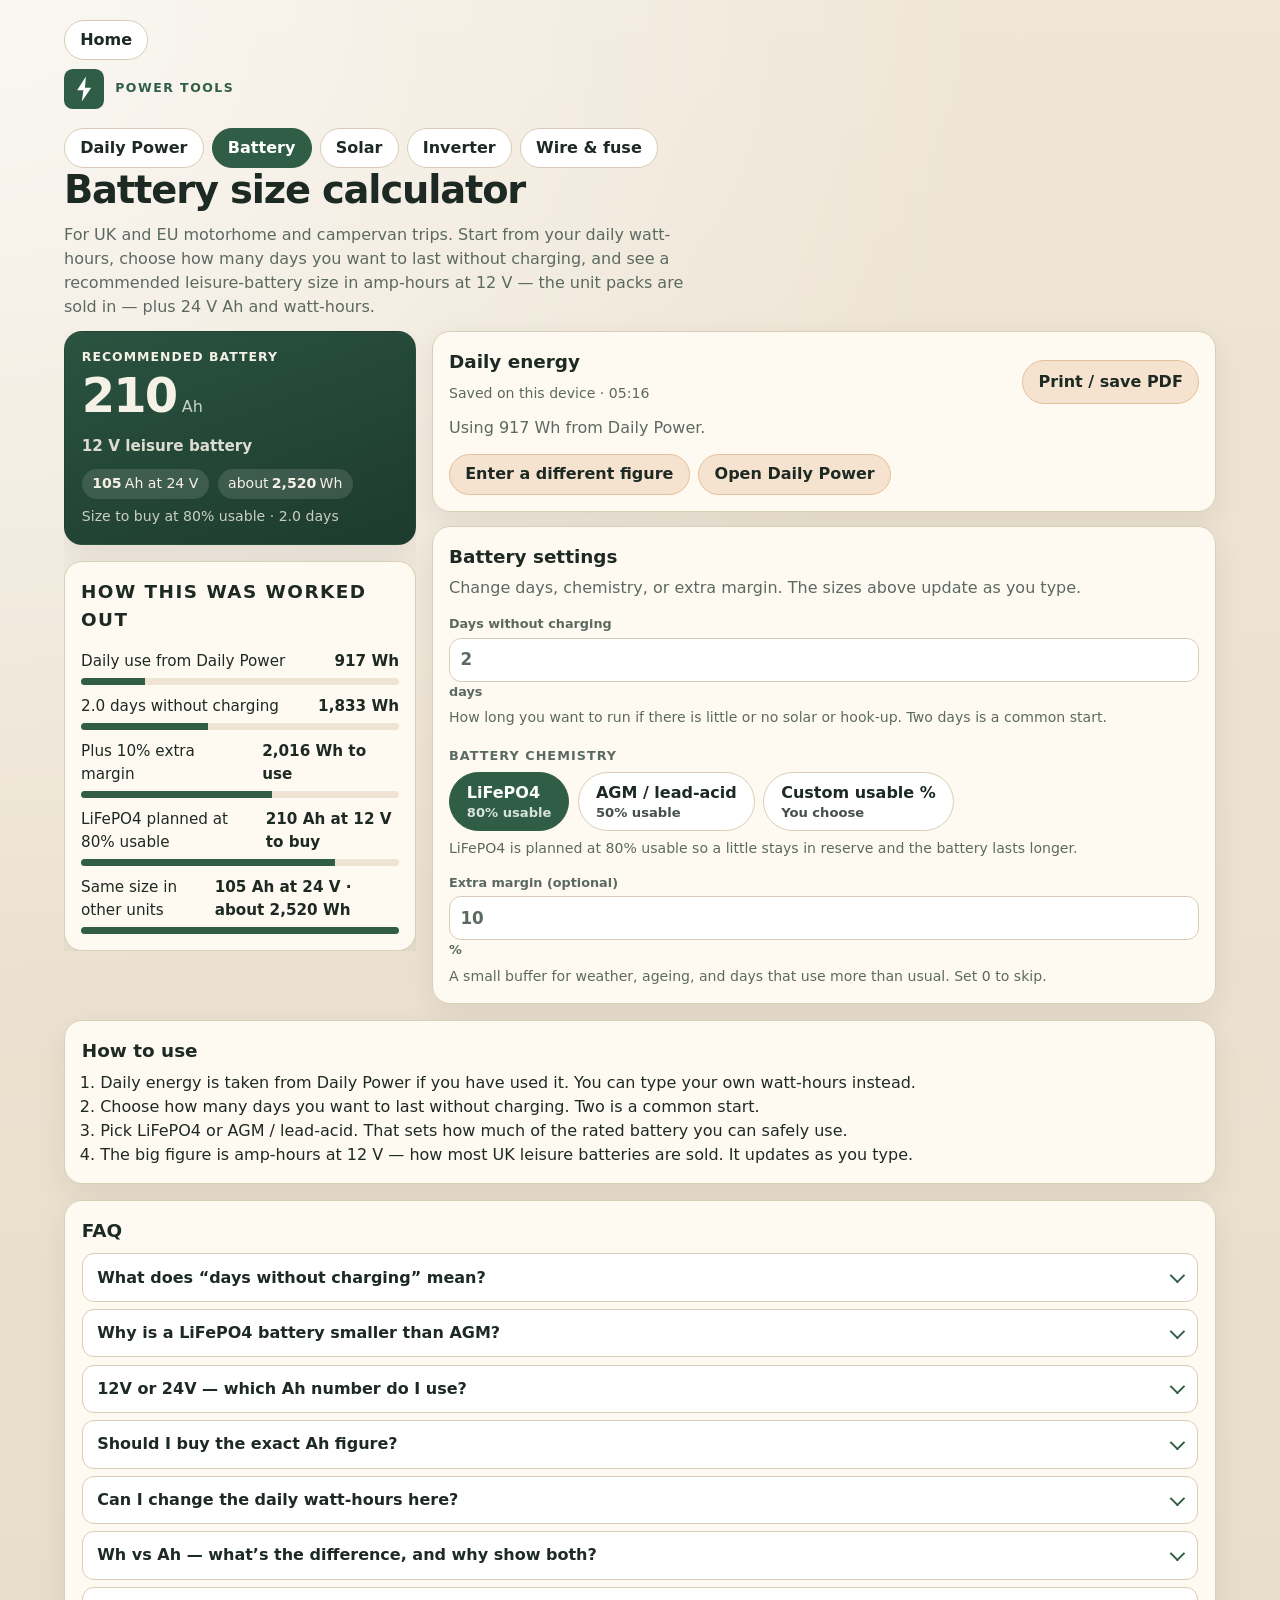
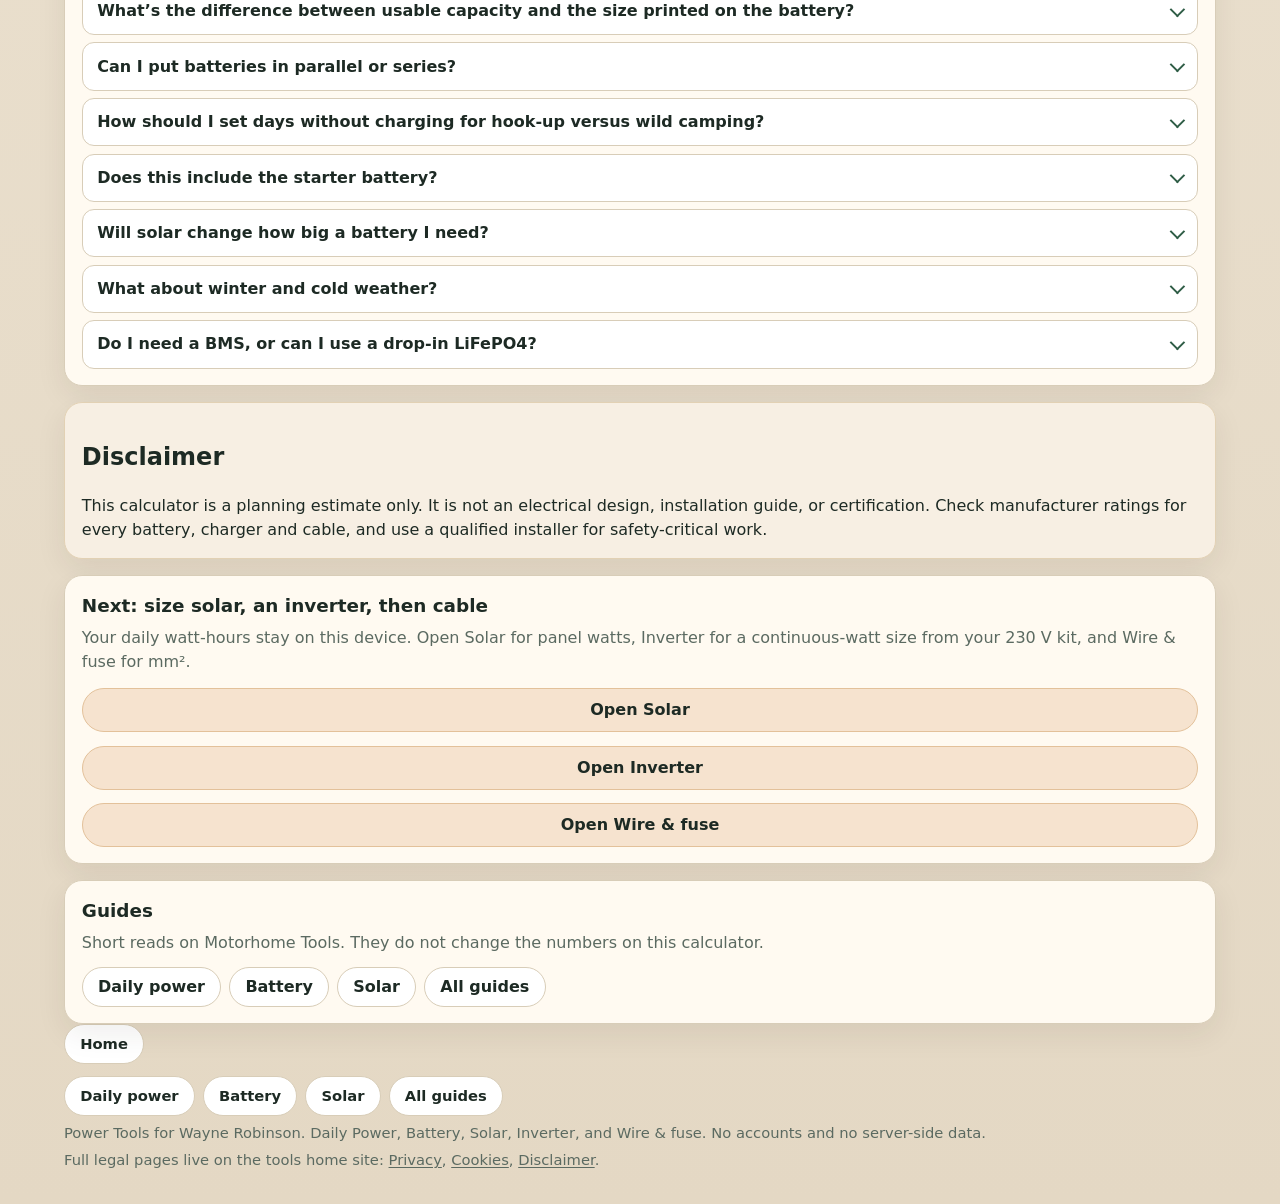
==== battery.html @ b66bfe5d "Add Power hub Guides links, home JSON-LD, and Tools legal footer. Cross-link Daily Power, Battery, a" ====
<!DOCTYPE html>
<html lang="en-GB">
  <head>
    <meta charset="utf-8">
    <meta name="viewport" content="width=device-width, initial-scale=1">
    <title>Campervan Battery Size | Ah at 12V / 24V | UK &amp; EU</title>
    <meta name="description" content="Work out campervan leisure battery size in Ah at 12V (how packs are sold), plus 24V Ah and Wh. Estimate from daily watt-hours and days without charging.">
    <meta name="robots" content="index,follow">
    <meta name="author" content="Wayne Robinson">
    <link rel="canonical" href="https://motorhomepower.co.uk/battery.html">
    <meta property="og:title" content="Campervan Battery Size | Ah at 12V / 24V">
    <meta property="og:description" content="Turn daily watt-hours into a recommended 12V Ah leisure-battery size, plus 24V Ah and Wh, for UK and EU motorhomes and campervans.">
    <meta property="og:type" content="website">
    <meta property="og:url" content="https://motorhomepower.co.uk/battery.html">
    <meta property="og:image" content="https://motorhomepower.co.uk/assets/icon-512.png">
    <meta name="theme-color" content="#2f5d46">
    <link rel="icon" href="assets/favicon.svg?v=20260911a" type="image/svg+xml">
    <link rel="icon" href="assets/favicon-32.png?v=20260911a" type="image/png" sizes="32x32">
    <link rel="apple-touch-icon" href="assets/apple-touch-icon.png?v=20260911a" sizes="180x180">
    <link rel="icon" href="assets/icon-512.png?v=20260911a" type="image/png" sizes="512x512">
    <!-- ASSET_VERSION=20260915c — bump this query on CSS/JS below to force-refresh cached assets. -->
    <link rel="stylesheet" href="assets/styles.css?v=20260915c">
    <script type="application/ld+json">
    {
      "@context": "https://schema.org",
      "@type": "FAQPage",
      "mainEntity": [
        {
          "@type": "Question",
          "name": "What does “days without charging” mean?",
          "acceptedAnswer": {
            "@type": "Answer",
            "text": "It is how long you want the batteries to last if the solar is poor or you are not on hook-up. Two days covers a dull weekend for many people. Add more if you camp for longer without charging."
          }
        },
        {
          "@type": "Question",
          "name": "Why is a LiFePO4 battery smaller than AGM?",
          "acceptedAnswer": {
            "@type": "Answer",
            "text": "You can use more of a lithium battery’s rated size. This calculator plans LiFePO4 at 80% usable and AGM / lead-acid at 50%, so the AGM battery needs to be larger for the same daily use."
          }
        },
        {
          "@type": "Question",
          "name": "12V or 24V — which Ah number do I use?",
          "acceptedAnswer": {
            "@type": "Answer",
            "text": "Shop with the big 12 V Ah figure if your leisure battery is 12 V — that is how most UK packs are sold, such as 12 V 460 Ah. Use the 24 V Ah chip only if the leisure system is 24 V. The same energy is half the Ah at 24 V. Do not mix them."
          }
        },
        {
          "@type": "Question",
          "name": "Should I buy the exact Ah figure?",
          "acceptedAnswer": {
            "@type": "Answer",
            "text": "Treat it as a planning size, then round up to a 12 V leisure battery you can actually buy. Weather, fridge run-time, cable losses and battery age all change the real figure. Leave a margin and get a qualified installer for safety-critical work."
          }
        },
        {
          "@type": "Question",
          "name": "Can I change the daily watt-hours here?",
          "acceptedAnswer": {
            "@type": "Answer",
            "text": "Yes. Use “Enter a different figure” if you do not want the Daily Power total. Your Daily Power list stays as you left it. Switch back any time to use that saved total again."
          }
        },
        {
          "@type": "Question",
          "name": "Wh vs Ah — what’s the difference, and why show both?",
          "acceptedAnswer": {
            "@type": "Answer",
            "text": "Watt-hours (Wh) measure energy. Amp-hours (Ah) are that energy divided by voltage: Ah = Wh ÷ volts. UK and EU leisure batteries are usually sold in Ah at 12 V, so that is the big number. We still show 24 V Ah and the Wh total so you can compare systems."
          }
        },
        {
          "@type": "Question",
          "name": "What’s the difference between usable capacity and the size printed on the battery?",
          "acceptedAnswer": {
            "@type": "Answer",
            "text": "The printed size is the full rated capacity. You should not plan to use all of it. This calculator treats LiFePO4 as 80% usable and AGM / lead-acid as 50% usable, so the size to buy is larger than the energy you will actually use. That keeps a reserve and helps the battery last longer."
          }
        },
        {
          "@type": "Question",
          "name": "Can I put batteries in parallel or series?",
          "acceptedAnswer": {
            "@type": "Answer",
            "text": "In simple terms, parallel keeps the same voltage and adds Ah; series raises the voltage (for example two 12 V batteries to 24 V) and does not add Ah. Matching batteries, cables and protection matter. This page only estimates a total size — get a qualified installer to design a parallel or series setup."
          }
        },
        {
          "@type": "Question",
          "name": "How should I set days without charging for hook-up versus wild camping?",
          "acceptedAnswer": {
            "@type": "Answer",
            "text": "If you are on hook-up most nights, one day or less can be enough as a buffer. For wild camping or poor solar, two days is a common start; add more if you stay off-grid longer. Raise the days figure and the 12 V Ah size grows with it."
          }
        },
        {
          "@type": "Question",
          "name": "Does this include the starter battery?",
          "acceptedAnswer": {
            "@type": "Answer",
            "text": "No. This is for the leisure battery that runs the fridge, lights and other living loads. Do not count the vehicle starter battery as part of this size, and do not flatten it to power the habitation side."
          }
        },
        {
          "@type": "Question",
          "name": "Will solar change how big a battery I need?",
          "acceptedAnswer": {
            "@type": "Answer",
            "text": "Solar can top the battery up in the day, so you may get away with fewer days without charging in good weather. Size the leisure battery first for the dull days you still want to cover. Then open Solar to turn the same daily watt-hours into a recommended panel size."
          }
        },
        {
          "@type": "Question",
          "name": "What about winter and cold weather?",
          "acceptedAnswer": {
            "@type": "Answer",
            "text": "Cold weather can cut available capacity, and AGM / lead-acid usually suffer more than lithium. Fridges and heaters also run longer in winter. Treat this as a mild-weather planning estimate and leave extra margin, or ask an installer, if you camp in frost."
          }
        },
        {
          "@type": "Question",
          "name": "Do I need a BMS, or can I use a drop-in LiFePO4?",
          "acceptedAnswer": {
            "@type": "Answer",
            "text": "Most leisure LiFePO4 batteries sold as a complete 12 V pack include a BMS inside. “Drop-in” means it is built to replace a similar-size leisure battery, but chargers, cables and protection still have to suit lithium. This page only estimates size — check the maker’s instructions and use a qualified installer for safety-critical work."
          }
        }
      ]
    }
    </script>
  </head>
  <body>
    <a class="skip-link no-print" href="#calculator">Skip to calculator</a>
    <header class="site-header">
      <nav class="tool-nav hub-home no-print" aria-label="Motorhome Tools">
        <a href="https://motorhometools.co.uk/">Home</a>
      </nav>
      <a class="site-brand no-print" href="/">
        <img src="assets/logo.svg?v=20260911b" width="40" height="40" alt="Power — motorhome tools">
        <span class="eyebrow">Power Tools</span>
      </a>
      <nav class="tool-nav no-print" aria-label="Power Tools">
        <a href="/">Daily Power</a>
        <a href="battery.html" aria-current="page">Battery</a>
        <a href="solar.html">Solar</a>
        <a href="inverter.html">Inverter</a>
        <a href="wire.html">Wire &amp; fuse</a>
      </nav>
      <h1>Battery size calculator</h1>
      <p class="lede no-print">
        For UK and EU motorhome and campervan trips. Start from your daily watt-hours,
        choose how many days you want to last without charging, and see a recommended
        leisure-battery size in amp-hours at 12&nbsp;V — the unit packs are sold in —
        plus 24&nbsp;V Ah and watt-hours.
      </p>
      <p class="print-only print-meta">Planning estimate · leisure battery Ah at 12&nbsp;V, plus 24&nbsp;V Ah and Wh</p>
    </header>

    <main id="calculator" class="site-main">
      <div class="layout">
        <div class="summary-stack">
          <div class="totals-wrap">
            <section class="totals battery-totals" aria-live="polite">
              <article class="total-card primary battery-result">
                <p class="label">Recommended battery</p>
                <p class="value"><strong id="bank-ah12">0</strong><span>Ah</span></p>
                <p class="battery-voltage">12&nbsp;V leisure battery</p>
                <p class="battery-support">
                  <span><strong id="bank-ah24">0</strong> Ah at 24&nbsp;V</span>
                  <span>about <strong id="bank-wh">0</strong> Wh</span>
                </p>
                <p class="hint" id="bank-note"></p>
              </article>
            </section>
          </div>

          <section class="breakdown panel" aria-labelledby="breakdown-title">
            <h2 id="breakdown-title">How this was worked out</h2>
            <ol id="breakdown-list"></ol>
          </section>
        </div>

        <div class="controls">
          <section class="panel no-print" aria-labelledby="daily-title">
            <div class="panel-head">
              <div>
                <h2 id="daily-title">Daily energy</h2>
                <p class="save-state" id="save-state">Saved on this device</p>
              </div>
              <button type="button" class="print-btn" id="print-sheet">Print / save PDF</button>
            </div>
            <p class="lede tight" id="daily-source"></p>
            <label class="field" for="manual-wh" id="manual-wh-wrap" hidden>
              <span>Watt-hours per day</span>
              <span class="field-control">
                <input id="manual-wh" type="number" inputmode="decimal" min="0" max="100000" step="1" value="0">
                <em>Wh</em>
              </span>
            </label>
            <div class="action-row" id="daily-actions"></div>
          </section>

          <section class="panel loads-panel no-print" aria-labelledby="sizing-title">
            <h2 id="sizing-title">Battery settings</h2>
            <p class="lede tight">Change days, chemistry, or extra margin. The sizes above update as you type.</p>

            <label class="field" for="days-autonomy">
              <span>Days without charging</span>
              <span class="field-control">
                <input id="days-autonomy" type="number" inputmode="decimal" min="0.5" max="14" step="0.5" value="2">
                <em>days</em>
              </span>
            </label>
            <p class="field-hint">How long you want to run if there is little or no solar or hook-up. Two days is a common start.</p>

            <h3 class="field-heading" id="chemistry-title">Battery chemistry</h3>
            <div id="chemistry" class="preset-row" role="group" aria-labelledby="chemistry-title"></div>
            <p class="field-hint" id="chemistry-hint"></p>

            <label class="field" for="custom-usable" id="custom-usable-wrap" hidden>
              <span>Usable percentage</span>
              <span class="field-control">
                <input id="custom-usable" type="number" inputmode="decimal" min="10" max="100" step="1" value="80">
                <em>%</em>
              </span>
            </label>

            <label class="field" for="contingency">
              <span>Extra margin (optional)</span>
              <span class="field-control">
                <input id="contingency" type="number" inputmode="decimal" min="0" max="50" step="1" value="10">
                <em>%</em>
              </span>
            </label>
            <p class="field-hint">A small buffer for weather, ageing, and days that use more than usual. Set 0 to skip.</p>
          </section>
        </div>
      </div>

      <section class="help-grid no-print" aria-labelledby="help-title">
        <article class="help-card">
          <h2 id="help-title">How to use</h2>
          <ol>
            <li>Daily energy is taken from Daily Power if you have used it. You can type your own watt-hours instead.</li>
            <li>Choose how many days you want to last without charging. Two is a common start.</li>
            <li>Pick LiFePO4 or AGM / lead-acid. That sets how much of the rated battery you can safely use.</li>
            <li>The big figure is amp-hours at 12&nbsp;V — how most UK leisure batteries are sold. It updates as you type.</li>
          </ol>
        </article>
      </section>

      <section class="help-card faq-card no-print" aria-labelledby="faq-title">
        <h2 id="faq-title">FAQ</h2>
        <details>
          <summary>What does “days without charging” mean?</summary>
          <p>
            It is how long you want the batteries to last if the solar is poor or you are not on hook-up.
              Two days covers a dull weekend for many people. Add more if you camp for longer without charging.
          </p>
        </details>
        <details>
          <summary>Why is a LiFePO4 battery smaller than AGM?</summary>
          <p>
            You can use more of a lithium battery’s rated size. This calculator plans LiFePO4 at 80% usable
              and AGM / lead-acid at 50%, so the AGM battery needs to be larger for the same daily use.
          </p>
        </details>
        <details>
          <summary>12V or 24V — which Ah number do I use?</summary>
          <p>
            Shop with the big 12&nbsp;V Ah figure if your leisure battery is 12&nbsp;V — that is how most UK
              packs are sold, such as 12&nbsp;V 460&nbsp;Ah. Use the 24&nbsp;V Ah chip only if the leisure system
              is 24&nbsp;V. The same energy is half the Ah at 24&nbsp;V (Wh ÷ 24 versus Wh ÷ 12). Do not mix them.
          </p>
        </details>
        <details>
          <summary>Should I buy the exact Ah figure?</summary>
          <p>
            Treat it as a planning size, then round up to a 12&nbsp;V leisure battery you can actually buy.
              Weather, fridge run-time, cable losses and battery age all change the real figure. Leave a margin
              and get a qualified installer for safety-critical work.
          </p>
        </details>
        <details>
          <summary>Can I change the daily watt-hours here?</summary>
          <p>
            Yes. Use “Enter a different figure” if you do not want the Daily Power total. Your Daily Power
              list stays as you left it. Switch back any time to use that saved total again.
          </p>
        </details>
        <details>
          <summary>Wh vs Ah — what’s the difference, and why show both?</summary>
          <p>
            Watt-hours (Wh) measure energy. Amp-hours (Ah) are that energy divided by voltage: Ah = Wh ÷ volts.
              UK and EU leisure batteries are usually sold in Ah at 12&nbsp;V, so that is the big number.
              We still show 24&nbsp;V Ah and the Wh total so you can compare systems.
          </p>
        </details>
        <details>
          <summary>What’s the difference between usable capacity and the size printed on the battery?</summary>
          <p>
            The printed size is the full rated capacity. You should not plan to use all of it. This calculator
              treats LiFePO4 as 80% usable and AGM / lead-acid as 50% usable, so the size to buy is larger than
              the energy you will actually use. That keeps a reserve and helps the battery last longer.
          </p>
        </details>
        <details>
          <summary>Can I put batteries in parallel or series?</summary>
          <p>
            In simple terms, parallel keeps the same voltage and adds Ah; series raises the voltage
              (for example two 12&nbsp;V batteries to 24&nbsp;V) and does not add Ah. Matching batteries, cables
              and protection matter. This page only estimates a total size — get a qualified installer to design
              a parallel or series setup.
          </p>
        </details>
        <details>
          <summary>How should I set days without charging for hook-up versus wild camping?</summary>
          <p>
            If you are on hook-up most nights, one day or less can be enough as a buffer. For wild camping or
              poor solar, two days is a common start; add more if you stay off-grid longer. Raise the days figure
              and the 12&nbsp;V Ah size grows with it.
          </p>
        </details>
        <details>
          <summary>Does this include the starter battery?</summary>
          <p>
            No. This is for the leisure battery that runs the fridge, lights and other living loads. Do not
              count the vehicle starter battery as part of this size, and do not flatten it to power the
              habitation side.
          </p>
        </details>
        <details>
          <summary>Will solar change how big a battery I need?</summary>
          <p>
            Solar can top the battery up in the day, so you may get away with fewer days without charging in
              good weather. Size the leisure battery first for the dull days you still want to cover. Then open
              Solar to turn the same daily watt-hours into a recommended panel size.
          </p>
        </details>
        <details>
          <summary>What about winter and cold weather?</summary>
          <p>
            Cold weather can cut available capacity, and AGM / lead-acid usually suffer more than lithium.
              Fridges and heaters also run longer in winter. Treat this as a mild-weather planning estimate and
              leave extra margin, or ask an installer, if you camp in frost.
          </p>
        </details>
        <details>
          <summary>Do I need a BMS, or can I use a drop-in LiFePO4?</summary>
          <p>
            Most leisure LiFePO4 batteries sold as a complete 12&nbsp;V pack include a BMS inside. “Drop-in”
              means it is built to replace a similar-size leisure battery, but chargers, cables and protection
              still have to suit lithium. This page only estimates size — check the maker’s instructions and use
              a qualified installer for safety-critical work.
          </p>
        </details>
      </section>

      <aside class="disclaimer" aria-label="Disclaimer">
        <h2>Disclaimer</h2>
        <p>
          This calculator is a planning estimate only. It is not an electrical design, installation guide,
          or certification. Check manufacturer ratings for every battery, charger and cable, and use a
          qualified installer for safety-critical work.
        </p>
      </aside>

      <section class="help-card next-tool no-print" aria-labelledby="next-tool-title">
        <h2 id="next-tool-title">Next: size solar, an inverter, then cable</h2>
        <p>
          Your daily watt-hours stay on this device. Open Solar for panel watts, Inverter
          for a continuous-watt size from your 230&nbsp;V kit, and Wire &amp; fuse for mm².
        </p>
        <a class="add-btn next-tool-link" href="solar.html">Open Solar</a>
        <a class="add-btn next-tool-link" href="inverter.html">Open Inverter</a>
        <a class="add-btn next-tool-link" href="wire.html">Open Wire &amp; fuse</a>
      </section>

      <section class="help-card guides-strip no-print" id="guides" aria-labelledby="guides-title">
        <h2 id="guides-title">Guides</h2>
        <p>Short reads on Motorhome Tools. They do not change the numbers on this calculator.</p>
        <nav class="tool-nav" aria-label="Guides">
          <a href="https://motorhometools.co.uk/guides/daily-power-budget.html">Daily power</a>
          <a href="https://motorhometools.co.uk/guides/battery-size-plain-english.html">Battery</a>
          <a href="https://motorhometools.co.uk/guides/solar-reality-check.html">Solar</a>
          <a href="https://motorhometools.co.uk/guides/">All guides</a>
        </nav>
      </section>
    </main>

    <footer class="site-footer no-print">
      <nav class="tool-nav hub-home" aria-label="Motorhome Tools">
        <a href="https://motorhometools.co.uk/">Home</a>
      </nav>
      <nav class="tool-nav" aria-label="Guides">
        <a href="https://motorhometools.co.uk/guides/daily-power-budget.html">Daily power</a>
        <a href="https://motorhometools.co.uk/guides/battery-size-plain-english.html">Battery</a>
        <a href="https://motorhometools.co.uk/guides/solar-reality-check.html">Solar</a>
        <a href="https://motorhometools.co.uk/guides/">All guides</a>
      </nav>
      <p>Power Tools for Wayne Robinson. Daily Power, Battery, Solar, Inverter, and Wire &amp; fuse. No accounts and no server-side data.</p>
      <p class="footer-legal">Full legal pages live on the tools home site: <a href="https://motorhometools.co.uk/privacy.html">Privacy</a>, <a href="https://motorhometools.co.uk/cookies.html">Cookies</a>, <a href="https://motorhometools.co.uk/disclaimer.html">Disclaimer</a>.</p>
    </footer>

    <div
      class="rotate-gate no-print"
      id="rotate-gate"
      role="alertdialog"
      aria-modal="true"
      aria-hidden="true"
      aria-labelledby="rotate-gate-title"
      aria-describedby="rotate-gate-text"
    >
      <div class="rotate-gate-card">
        <svg class="rotate-gate-icon" viewBox="0 0 64 64" aria-hidden="true" focusable="false">
          <rect x="18" y="8" width="28" height="48" rx="5" fill="none" stroke="currentColor" stroke-width="3"></rect>
          <circle cx="32" cy="48" r="2.2" fill="currentColor"></circle>
          <path d="M50 28a18 18 0 0 1-28 15" fill="none" stroke="currentColor" stroke-width="3" stroke-linecap="round"></path>
          <path d="M46 22v8h8" fill="none" stroke="currentColor" stroke-width="3" stroke-linecap="round" stroke-linejoin="round"></path>
        </svg>
        <h2 id="rotate-gate-title" tabindex="-1">Turn your phone upright</h2>
        <p id="rotate-gate-text">This calculator is made for portrait. Rotate your phone back to keep using it.</p>
      </div>
    </div>

    <script src="assets/calc.js?v=20260909a"></script>
    <script src="assets/defaults.js?v=20260909a"></script>
    <script src="assets/storage.js?v=20260909a"></script>
    <script src="assets/ui.js?v=20260909a"></script>
    <script src="assets/battery.js?v=20260915a"></script>
  </body>
</html>
---- assets/styles.css ----
:root {
  --bg: #efe6d6;
  --bg-deep: #e4d8c4;
  --ink: #1d2a24;
  --muted: #5b6a61;
  --card: #fffaf1;
  --card-edge: #d8cdb8;
  --accent: #2f5d46;
  --accent-soft: #dce8df;
  --warm: #c56a27;
  --warm-soft: #f6e3cf;
  --danger: #8a3b2d;
  --shadow: 0 10px 30px rgba(48, 38, 22, 0.08);
  --radius: 18px;
  --max: 72rem;
  color-scheme: light;
}

* {
  box-sizing: border-box;
}

html {
  scroll-behavior: smooth;
}

body {
  margin: 0;
  min-height: 100vh;
  font-family: "Segoe UI", "Helvetica Neue", system-ui, sans-serif;
  color: var(--ink);
  background:
    radial-gradient(circle at top left, rgba(255, 255, 255, 0.7), transparent 32%),
    linear-gradient(180deg, var(--bg) 0%, var(--bg-deep) 100%);
  line-height: 1.5;
}

.sr-only {
  position: absolute;
  width: 1px;
  height: 1px;
  padding: 0;
  margin: -1px;
  overflow: hidden;
  clip: rect(0, 0, 0, 0);
  border: 0;
}

.skip-link {
  position: absolute;
  left: 1rem;
  top: -3rem;
  z-index: 20;
  padding: 0.6rem 0.9rem;
  background: var(--ink);
  color: #fff;
  border-radius: 999px;
}

.skip-link:focus {
  top: 1rem;
}

.site-header,
.site-main,
.site-footer {
  width: min(var(--max), calc(100% - 1.5rem));
  margin-inline: auto;
}

.site-header {
  padding: 1.25rem 0 0.75rem;
}

.site-brand {
  display: inline-flex;
  align-items: center;
  gap: 0.7rem;
  margin: 0 0 0.1rem;
  color: inherit;
  text-decoration: none;
}

.site-brand img {
  display: block;
  width: 2.5rem;
  height: 2.5rem;
  flex: 0 0 auto;
}

.site-brand .eyebrow {
  margin: 0;
}

.eyebrow {
  margin: 0 0 0.35rem;
  color: var(--accent);
  font-size: 0.78rem;
  font-weight: 700;
  letter-spacing: 0.12em;
  text-transform: uppercase;
}

.site-header h1 {
  margin: 0;
  font-size: clamp(1.7rem, 5vw, 2.4rem);
  line-height: 1.15;
  letter-spacing: -0.03em;
}

.lede {
  max-width: 40rem;
  margin: 0.7rem 0 0;
  color: var(--muted);
}

.tool-nav {
  display: flex;
  flex-wrap: wrap;
  gap: 0.5rem;
  margin: 0.75rem 0 0;
}

.hub-home {
  margin: 0 0 0.55rem;
}

.site-footer .hub-home {
  margin: 0 0 0.75rem;
}

.hub-home a {
  background: var(--warm-soft);
  border-color: #e3c19a;
}

.tool-nav a,
.text-btn {
  appearance: none;
  display: inline-flex;
  align-items: center;
  justify-content: center;
  border: 1px solid var(--card-edge);
  background: #fff;
  color: var(--ink);
  border-radius: 999px;
  min-height: 2.5rem;
  padding: 0.4rem 0.95rem;
  font: inherit;
  font-weight: 650;
  text-decoration: none;
  cursor: pointer;
}

.tool-nav a[aria-current="page"],
.tool-nav a.is-current {
  background: var(--accent);
  color: #fff;
  border-color: var(--accent);
}

.text-btn {
  min-height: 2.6rem;
  background: var(--warm-soft);
  border-color: #e3c19a;
}

.action-row {
  display: flex;
  flex-wrap: wrap;
  gap: 0.55rem;
  margin-top: 0.85rem;
}

#source-note {
  margin-top: 0.85rem;
}

.field-heading {
  margin: 1.1rem 0 0.45rem;
  font-size: 0.8rem;
  font-weight: 700;
  letter-spacing: 0.08em;
  text-transform: uppercase;
  color: var(--muted);
}

.field-hint {
  margin: 0.4rem 0 0;
  color: var(--muted);
  font-size: 0.88rem;
}

.panel > .field {
  display: block;
  margin-top: 0.9rem;
}

.panel > .field[hidden] {
  display: none;
}

.next-tool {
  margin: 1rem 0 0;
}

.next-tool p {
  margin: 0.4rem 0 0;
  color: var(--muted);
}

.next-tool-link {
  display: inline-flex;
  align-items: center;
  justify-content: center;
  width: auto;
  min-width: 12rem;
  margin-top: 0.85rem;
  margin-right: 0.55rem;
  text-decoration: none;
}

/* Phones: keep document order totals → appliances → breakdown. */
.layout {
  display: flex;
  flex-direction: column;
  isolation: isolate;
}

.summary-stack {
  display: contents;
}

.totals-wrap {
  order: 1;
  position: sticky;
  top: 0;
  z-index: 5;
  padding: 0.65rem 0 0.85rem;
  background: linear-gradient(180deg, rgba(239, 230, 214, 0.96), rgba(239, 230, 214, 0.88));
  backdrop-filter: blur(10px);
}

.controls {
  order: 2;
}

.breakdown {
  order: 3;
}

.totals {
  display: grid;
  grid-template-columns: 1fr;
  gap: 0.7rem;
}

.total-card,
.panel,
.appliance-card,
.help-card,
.disclaimer {
  background: var(--card);
  border: 1px solid var(--card-edge);
  border-radius: var(--radius);
  box-shadow: var(--shadow);
}

.total-card {
  padding: 1rem 1.05rem 1.05rem;
}

.total-card.primary {
  background: linear-gradient(160deg, #2a5340 0%, #1d3b2e 100%);
  color: #f6f1e6;
  border-color: transparent;
}

.total-card .label,
.breakdown h2 {
  margin: 0;
  font-size: 0.78rem;
  letter-spacing: 0.08em;
  text-transform: uppercase;
  font-weight: 700;
}

.total-card .value {
  display: flex;
  align-items: baseline;
  gap: 0.35rem;
  margin-top: 0.25rem;
  font-variant-numeric: tabular-nums;
}

.total-card .value strong {
  font-size: clamp(2rem, 8vw, 3rem);
  letter-spacing: -0.04em;
  line-height: 1;
}

.total-card .value span,
.total-card .hint {
  color: inherit;
  opacity: 0.8;
}

.total-card .hint,
.loss-note,
.save-state {
  margin: 0.45rem 0 0;
  font-size: 0.88rem;
}

.ah-grid {
  display: grid;
  grid-template-columns: 1fr 1fr;
  gap: 0.7rem;
}

.totals.battery-totals,
.totals.solar-totals,
.totals.inverter-totals,
.totals.wiring-totals {
  grid-template-columns: 1fr;
}

.battery-voltage,
.solar-kicker,
.inverter-kicker,
.wiring-kicker {
  margin: 0.35rem 0 0;
  font-size: 0.95rem;
  font-weight: 650;
  opacity: 0.88;
}

.wiring-fuse {
  margin: 0.55rem 0 0;
  font-size: 1.05rem;
  font-weight: 650;
}

.wiring-fuse strong {
  font-variant-numeric: tabular-nums;
  font-size: 1.25rem;
}

.battery-support,
.solar-support,
.inverter-support,
.wiring-support {
  display: flex;
  flex-wrap: wrap;
  gap: 0.45rem 0.55rem;
  margin: 0.7rem 0 0;
  font-size: 0.88rem;
}

.battery-support span,
.solar-support span,
.inverter-support span,
.wiring-support span {
  display: inline-flex;
  align-items: baseline;
  gap: 0.2rem;
  padding: 0.28rem 0.65rem;
  border-radius: 999px;
  background: rgba(255, 255, 255, 0.12);
}

.battery-support strong,
.solar-support strong,
.inverter-support strong,
.wiring-support strong {
  font-variant-numeric: tabular-nums;
}

.panel {
  padding: 1rem;
}

.loads-panel {
  margin-top: 0.85rem;
}

.lede.tight {
  margin-top: 0;
}

.panel-head {
  display: flex;
  justify-content: space-between;
  flex-wrap: wrap;
  gap: 0.75rem;
  align-items: end;
  margin-bottom: 0.75rem;
}

.panel h2,
.help-card h2 {
  margin: 0 0 0.35rem;
  font-size: 1.15rem;
}

.preset-row {
  display: flex;
  flex-wrap: wrap;
  gap: 0.55rem;
}

.preset-row button,
.icon-btn,
.add-btn,
.print-btn {
  appearance: none;
  border: 1px solid var(--card-edge);
  background: #fff;
  color: var(--ink);
  border-radius: 999px;
  min-height: 2.75rem;
  padding: 0.55rem 0.95rem;
  font: inherit;
  font-weight: 650;
  cursor: pointer;
}

.preset-row button {
  display: inline-flex;
  flex-direction: column;
  align-items: flex-start;
  max-width: 100%;
  padding: 0.6rem 1.05rem;
  text-align: left;
  line-height: 1.3;
  text-wrap: pretty;
  white-space: normal;
}

.preset-sublabel {
  display: block;
  font-size: 0.82em;
  font-weight: 600;
  opacity: 0.82;
}

.preset-row button.is-selected,
.preset-row button[aria-pressed="true"] {
  background: var(--accent);
  color: #fff;
  border-color: var(--accent);
}

.print-btn {
  background: var(--warm-soft);
  border-color: #e3c19a;
}

.preset-row button:focus-visible,
.icon-btn:focus-visible,
.add-btn:focus-visible,
.print-btn:focus-visible,
.site-brand:focus-visible,
.tool-nav a:focus-visible,
.text-btn:focus-visible,
input:focus-visible {
  outline: 3px solid #f0b25a;
  outline-offset: 2px;
}

.loss-toggle {
  display: flex;
  align-items: flex-start;
  gap: 0.7rem;
  margin-top: 0.9rem;
  padding: 0.8rem 0.9rem;
  background: var(--accent-soft);
  border-radius: 14px;
}

.loss-toggle input {
  width: 1.2rem;
  height: 1.2rem;
  margin-top: 0.15rem;
  accent-color: var(--accent);
}

.loss-toggle strong {
  display: block;
}

.loss-toggle span {
  color: var(--muted);
  font-size: 0.92rem;
}

.appliance-list {
  display: grid;
  gap: 0.75rem;
}

.loads-panel .field-hint + .appliance-list {
  margin-top: 0.75rem;
}

.appliance-card {
  padding: 0.9rem;
}

.appliance-card.is-off {
  opacity: 0.62;
}

.appliance-head {
  display: grid;
  grid-template-columns: auto minmax(0, 1fr) auto;
  gap: 0.7rem;
  align-items: center;
}

.appliance-card[data-id^="custom-"] .appliance-head {
  grid-template-columns: auto minmax(0, 1fr) auto auto;
}

.appliance-title,
.appliance-wh {
  min-width: 0;
}

.appliance-title h3 {
  overflow-wrap: anywhere;
}

.appliance-title h3,
.name-input {
  margin: 0;
  font-size: 1rem;
  font-weight: 700;
}

.name-input,
.field-control input {
  width: 100%;
  min-width: 0;
  border: 1px solid var(--card-edge);
  border-radius: 12px;
  background: #fff;
  color: inherit;
  font: inherit;
}

.name-input {
  min-height: 2.6rem;
  padding: 0.4rem 0.65rem;
}

.check {
  display: flex;
  flex-direction: column;
  align-items: center;
  gap: 0.15rem;
  font-size: 0.7rem;
  font-weight: 700;
  letter-spacing: 0.04em;
  text-transform: uppercase;
  color: var(--muted);
}

.check input {
  width: 1.25rem;
  height: 1.25rem;
  accent-color: var(--accent);
}

.appliance-wh {
  margin: 0;
  text-align: right;
  font-variant-numeric: tabular-nums;
  color: var(--muted);
}

.appliance-wh strong {
  display: block;
  color: var(--ink);
  font-size: 1.15rem;
}

.icon-btn {
  min-width: 4.6rem;
  color: var(--danger);
}

.appliance-fields {
  display: grid;
  grid-template-columns: 1fr;
  gap: 0.6rem;
  margin-top: 0.85rem;
}

.field span {
  display: block;
  margin-bottom: 0.25rem;
  font-size: 0.8rem;
  font-weight: 700;
  color: var(--muted);
}

.field-control {
  display: flex;
  align-items: center;
  gap: 0.4rem;
}

.field-control input {
  min-height: 2.75rem;
  padding: 0.45rem 0.65rem;
  font-size: 1.05rem;
  font-variant-numeric: tabular-nums;
}

.field-control em {
  font-style: normal;
  color: var(--muted);
  min-width: 1rem;
}

.add-btn {
  width: 100%;
  margin-top: 0.85rem;
  background: var(--warm-soft);
  border-color: #e3c19a;
}

.breakdown {
  margin-top: 1rem;
}

.breakdown ol {
  list-style: none;
  margin: 0.7rem 0 0;
  padding: 0;
  display: grid;
  gap: 0.65rem;
}

.breakdown-meta {
  display: flex;
  justify-content: space-between;
  gap: 0.75rem;
  font-size: 0.95rem;
}

.breakdown-bar {
  height: 0.45rem;
  margin-top: 0.3rem;
  background: #efe4d3;
  border-radius: 999px;
  overflow: hidden;
}

.breakdown-bar span {
  display: block;
  height: 100%;
  background: var(--accent);
}

.help-grid,
.faq-card,
.disclaimer,
.next-tool,
.guides-strip {
  position: relative;
  z-index: 1;
}

.guides-strip {
  margin: 1rem 0 0;
}

.guides-strip p {
  margin: 0.4rem 0 0;
  color: var(--muted);
}

.help-grid {
  display: grid;
  gap: 0.75rem;
  margin: 1rem 0;
}

.help-card,
.disclaimer {
  padding: 1rem 1.05rem;
}

.help-card ol,
.help-card ul {
  margin: 0.4rem 0 0;
  padding-left: 1.15rem;
}

.faq-card {
  margin: 0 0 1rem;
}

.faq-card details {
  background: #fff;
  border: 1px solid var(--card-edge);
  border-radius: 12px;
  padding: 0.7rem 0.9rem;
  margin: 0.45rem 0;
}

.faq-card details:first-of-type {
  margin-top: 0.55rem;
}

.faq-card details:last-of-type {
  margin-bottom: 0;
}

.faq-card summary {
  list-style: none;
  cursor: pointer;
  font-weight: 750;
  display: flex;
  align-items: center;
  justify-content: space-between;
  gap: 0.75rem;
}

.faq-card summary::-webkit-details-marker {
  display: none;
}

.faq-card summary::after {
  content: "";
  flex: 0 0 0.55rem;
  width: 0.55rem;
  height: 0.55rem;
  border-right: 2px solid var(--accent);
  border-bottom: 2px solid var(--accent);
  transform: rotate(45deg);
  transition: transform 0.15s ease;
  margin-top: -4px;
}

.faq-card details[open] > summary::after {
  transform: rotate(-135deg);
  margin-top: 4px;
}

.faq-card summary:focus-visible {
  outline: 2px solid var(--accent);
  outline-offset: 3px;
  border-radius: 4px;
}

.faq-card details p {
  color: var(--muted);
  margin: 0.45rem 0 0.15rem;
}

.print-only {
  display: none;
}

.disclaimer {
  background: #f7efe3;
  border-color: #e2d1b4;
}

.disclaimer p {
  margin: 0.4rem 0 0;
}

.save-state {
  color: var(--muted);
}

.site-footer {
  padding: 0 0 2rem;
  color: var(--muted);
  font-size: 0.92rem;
}

.site-footer p {
  margin: 0.35rem 0 0;
}

.site-footer .tool-nav + .tool-nav {
  margin-top: 0.55rem;
}

.footer-legal {
  margin: 0.55rem 0 0;
}

.footer-legal a {
  color: inherit;
  text-underline-offset: 0.15em;
}

.rotate-gate {
  display: none;
}

.rotate-gate-card {
  width: min(28rem, 100%);
  padding: 1.35rem 1.25rem 1.4rem;
  background: var(--card);
  color: var(--ink);
  border: 1px solid var(--card-edge);
  border-radius: var(--radius);
  box-shadow: var(--shadow);
}

.rotate-gate-icon {
  display: block;
  width: 3.4rem;
  height: 3.4rem;
  margin: 0 auto 0.7rem;
  color: var(--accent);
}

.rotate-gate-card h2 {
  margin: 0;
  font-size: 1.45rem;
  letter-spacing: -0.03em;
  line-height: 1.2;
}

.rotate-gate-card p {
  margin: 0.55rem 0 0;
  color: var(--muted);
}

/*
  Phones held sideways only. iPad landscape is taller than this (768px+),
  and wide desktop windows are excluded by max-width.
*/
@media (orientation: landscape) and (max-height: 540px) and (max-width: 1000px) {
  html,
  body {
    overflow: hidden;
    height: 100%;
    overscroll-behavior: none;
    touch-action: none;
  }

  .skip-link,
  .site-header,
  .site-main,
  .site-footer {
    pointer-events: none;
    user-select: none;
  }

  .rotate-gate {
    display: flex;
    position: fixed;
    inset: 0;
    z-index: 200;
    align-items: center;
    justify-content: center;
    padding: 1rem;
    background: rgba(29, 42, 36, 0.92);
    text-align: center;
  }
}

@media (max-width: 420px) {
  .appliance-head,
  .appliance-card[data-id^="custom-"] .appliance-head {
    grid-template-columns: auto minmax(0, 1fr);
    align-items: start;
  }

  .appliance-wh,
  .icon-btn {
    grid-column: 2;
    justify-self: end;
  }
}

@media (min-width: 640px) {
  .appliance-fields {
    grid-template-columns: repeat(3, 1fr);
  }

  .totals {
    grid-template-columns: 1.3fr 1fr;
  }

  .totals.battery-totals,
  .totals.solar-totals,
  .totals.inverter-totals,
  .totals.wiring-totals {
    grid-template-columns: 1fr;
  }

  .ah-grid {
    grid-template-columns: 1fr;
  }
}

/* Phone landscape and other short windows: do not pin totals over the page. */
@media (max-height: 699px) {
  .totals-wrap {
    position: static;
    z-index: auto;
    padding: 0.4rem 0 0.55rem;
  }

  .totals {
    grid-template-columns: minmax(0, 1.2fr) minmax(0, 1fr) minmax(0, 1fr);
  }

  .ah-grid {
    display: contents;
  }

  .totals.battery-totals,
  .totals.solar-totals,
  .totals.inverter-totals,
  .totals.wiring-totals {
    grid-template-columns: 1fr;
  }

  .total-card {
    padding: 0.7rem 0.8rem 0.75rem;
  }

  .total-card .value strong {
    font-size: clamp(1.35rem, 5.5vw, 2.1rem);
  }
}

/*
  Sticky two-column summary is for tablet/desktop only.
  Phone landscape is often 800–930px wide but ~390px tall, so a width-only
  768px grid overlaps the appliance editor and How to use / FAQ.
*/
@media (min-width: 768px) and (min-height: 700px) {
  .layout {
    display: grid;
    grid-template-columns: minmax(16.5rem, 20rem) minmax(0, 1fr);
    gap: 1rem;
    align-items: start;
  }

  .summary-stack {
    display: flex;
    flex-direction: column;
    gap: 1rem;
    position: sticky;
    top: 0.75rem;
    z-index: 1;
    align-self: start;
    max-height: calc(100vh - 1.5rem);
    max-height: calc(100dvh - 1.5rem);
    min-height: 0;
    overflow: auto;
  }

  .totals-wrap {
    order: unset;
    position: static;
    z-index: auto;
    padding: 0;
    background: none;
    backdrop-filter: none;
    flex: 0 0 auto;
  }

  .controls {
    order: unset;
    position: relative;
    z-index: 2;
    min-width: 0;
  }

  .breakdown {
    order: unset;
    margin-top: 0;
    flex: 1 1 auto;
    min-height: 0;
    display: flex;
    flex-direction: column;
    overflow: hidden;
  }

  .breakdown ol {
    flex: 1 1 auto;
    min-height: 0;
    overflow-y: auto;
    overscroll-behavior: contain;
    -webkit-overflow-scrolling: touch;
  }

  .totals,
  .ah-grid {
    grid-template-columns: 1fr;
  }
}

@media (min-width: 960px) and (min-height: 700px) {
  .layout {
    grid-template-columns: minmax(18rem, 22rem) minmax(0, 1fr);
  }
}

@media print {
  :root {
    color-scheme: light;
  }

  @page {
    margin: 12mm;
  }

  * {
    box-shadow: none !important;
    text-shadow: none !important;
  }

  html {
    scroll-behavior: auto;
  }

  body {
    background: #fff;
    color: #111;
    font-size: 12pt;
    line-height: 1.4;
    -webkit-print-color-adjust: exact;
    print-color-adjust: exact;
  }

  .no-print {
    display: none !important;
  }

  .print-only {
    display: block;
  }

  .print-meta {
    margin: 0.4rem 0 0;
    color: #444;
    font-size: 10pt;
  }

  .site-header,
  .site-main,
  .site-footer {
    width: 100%;
    max-width: none;
    margin: 0;
  }

  .site-header {
    padding: 0 0 0.6rem;
  }

  .site-header h1 {
    font-size: 20pt;
  }

  .summary-stack,
  .totals-wrap,
  .controls,
  .breakdown {
    display: block;
    order: unset;
    position: static;
    max-height: none;
    overflow: visible;
  }

  .totals-wrap {
    padding: 0;
    background: none;
    backdrop-filter: none;
  }

  .layout,
  .totals,
  .ah-grid,
  .help-grid {
    display: block;
  }

  .breakdown ol {
    overflow: visible;
    max-height: none;
  }

  .total-card,
  .panel,
  .disclaimer {
    break-inside: avoid;
    box-shadow: none;
    background: #fff;
    border: 1px solid #bbb;
    border-radius: 0;
    margin: 0 0 0.7rem;
    padding: 0.65rem 0.75rem;
  }

  .total-card.primary {
    background: #fff;
    color: #111;
    border-color: #bbb;
  }

  .total-card .value strong {
    font-size: 18pt;
  }

  .total-card .value span,
  .total-card .hint {
    opacity: 1;
    color: #444;
  }

  .breakdown {
    margin-top: 0;
  }

  .breakdown-bar {
    background: #e6e6e6;
  }

  .breakdown-bar span {
    background: #333;
  }

  .disclaimer {
    background: #fff;
    border-color: #bbb;
  }

  .ah-grid .total-card {
    margin-bottom: 0.7rem;
  }

  .battery-support span,
  .solar-support span,
  .inverter-support span,
  .wiring-support span {
    background: #f3f3f3;
    border: 1px solid #ccc;
  }
}
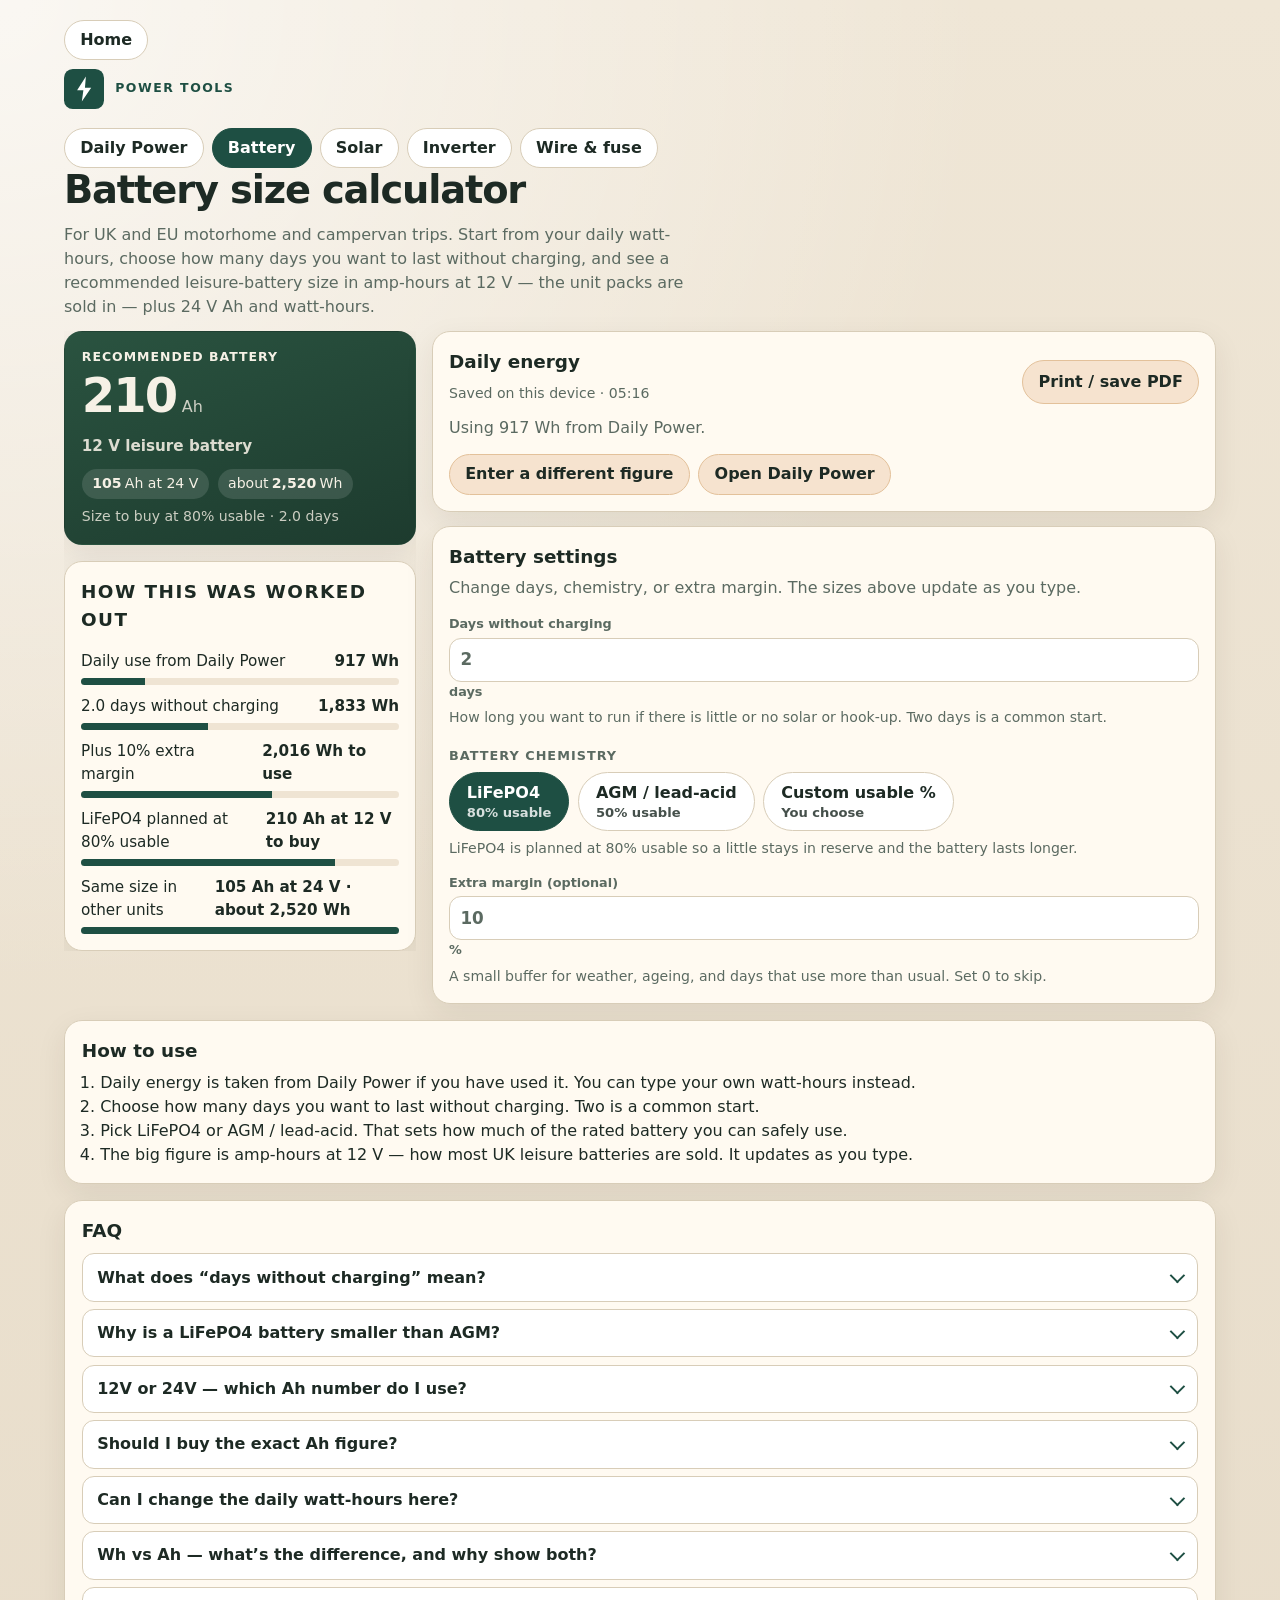
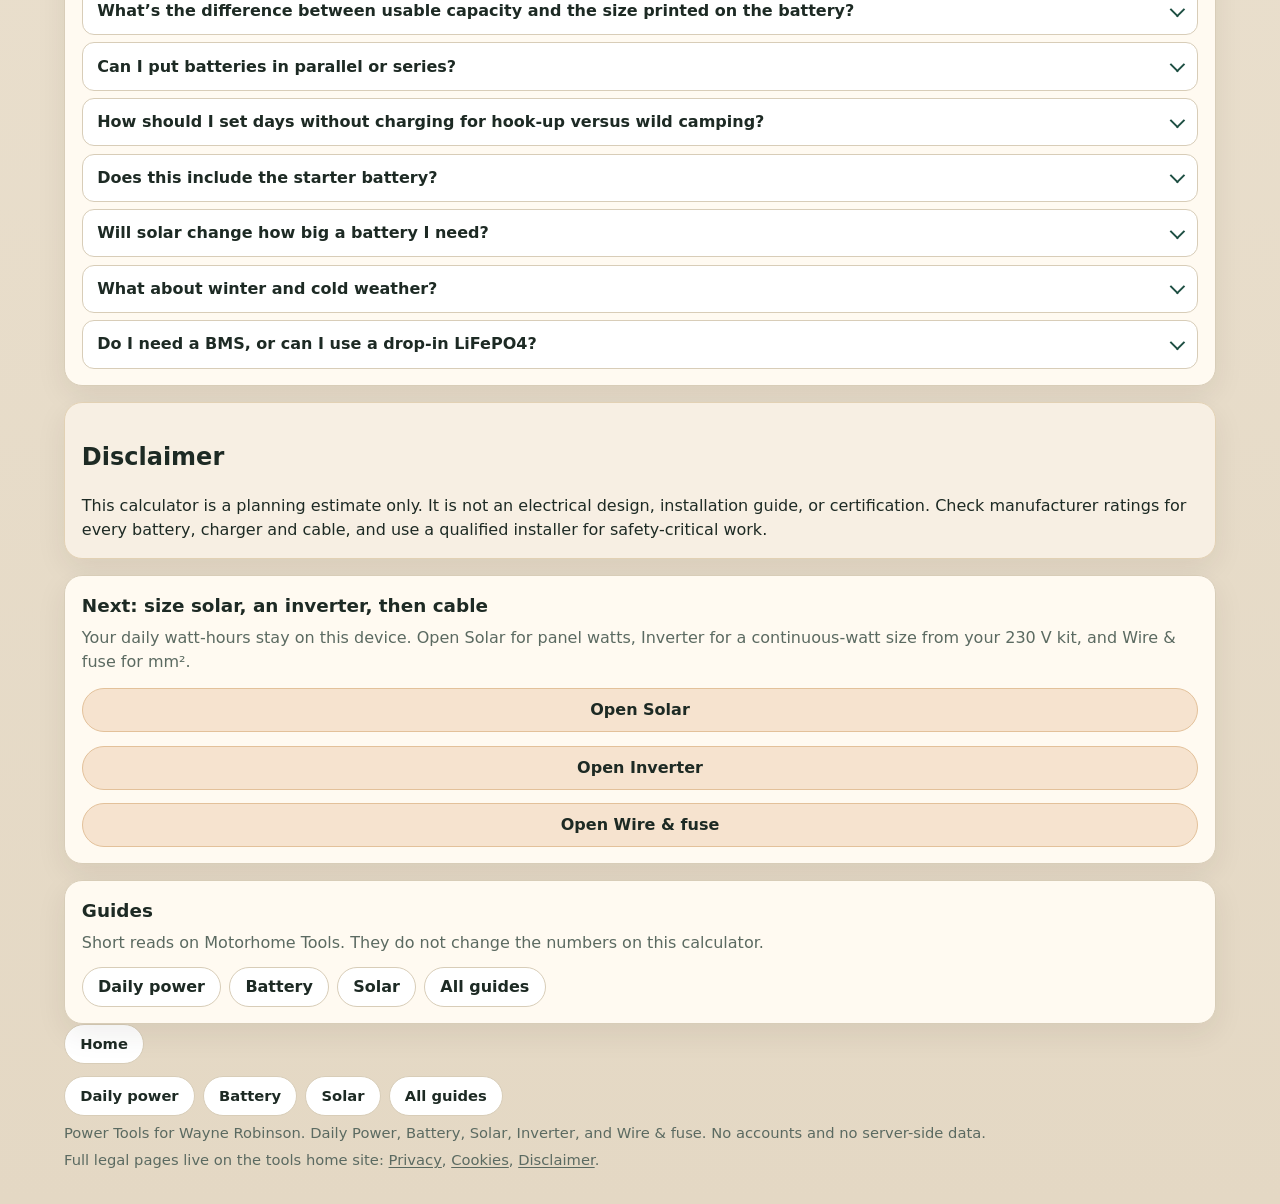
==== commit b17dbfaa: "Swap Power logos to the pine #1e4f43 family. Replace the old #2f5d46 mark and favicons with the unlo" ====
--- a/battery.html
+++ b/battery.html
@@ -13,13 +13,13 @@
     <meta property="og:type" content="website">
     <meta property="og:url" content="https://motorhomepower.co.uk/battery.html">
     <meta property="og:image" content="https://motorhomepower.co.uk/assets/icon-512.png">
-    <meta name="theme-color" content="#2f5d46">
-    <link rel="icon" href="assets/favicon.svg?v=20260911a" type="image/svg+xml">
-    <link rel="icon" href="assets/favicon-32.png?v=20260911a" type="image/png" sizes="32x32">
-    <link rel="apple-touch-icon" href="assets/apple-touch-icon.png?v=20260911a" sizes="180x180">
-    <link rel="icon" href="assets/icon-512.png?v=20260911a" type="image/png" sizes="512x512">
-    <!-- ASSET_VERSION=20260915c — bump this query on CSS/JS below to force-refresh cached assets. -->
-    <link rel="stylesheet" href="assets/styles.css?v=20260915c">
+    <meta name="theme-color" content="#1e4f43">
+    <link rel="icon" href="assets/favicon.svg?v=20260915d" type="image/svg+xml">
+    <link rel="icon" href="assets/favicon-32.png?v=20260915d" type="image/png" sizes="32x32">
+    <link rel="apple-touch-icon" href="assets/apple-touch-icon.png?v=20260915d" sizes="180x180">
+    <link rel="icon" href="assets/icon-512.png?v=20260915d" type="image/png" sizes="512x512">
+    <!-- ASSET_VERSION=20260915d — bump this query on CSS/JS below to force-refresh cached assets. -->
+    <link rel="stylesheet" href="assets/styles.css?v=20260915d">
     <script type="application/ld+json">
     {
       "@context": "https://schema.org",
@@ -140,7 +140,7 @@
         <a href="https://motorhometools.co.uk/">Home</a>
       </nav>
       <a class="site-brand no-print" href="/">
-        <img src="assets/logo.svg?v=20260911b" width="40" height="40" alt="Power — motorhome tools">
+        <img src="assets/logo.svg?v=20260915d" width="40" height="40" alt="Power — motorhome tools">
         <span class="eyebrow">Power Tools</span>
       </a>
       <nav class="tool-nav no-print" aria-label="Power Tools">
--- a/assets/styles.css
+++ b/assets/styles.css
@@ -5,7 +5,7 @@
   --muted: #5b6a61;
   --card: #fffaf1;
   --card-edge: #d8cdb8;
-  --accent: #2f5d46;
+  --accent: #1e4f43;
   --accent-soft: #dce8df;
   --warm: #c56a27;
   --warm-soft: #f6e3cf;
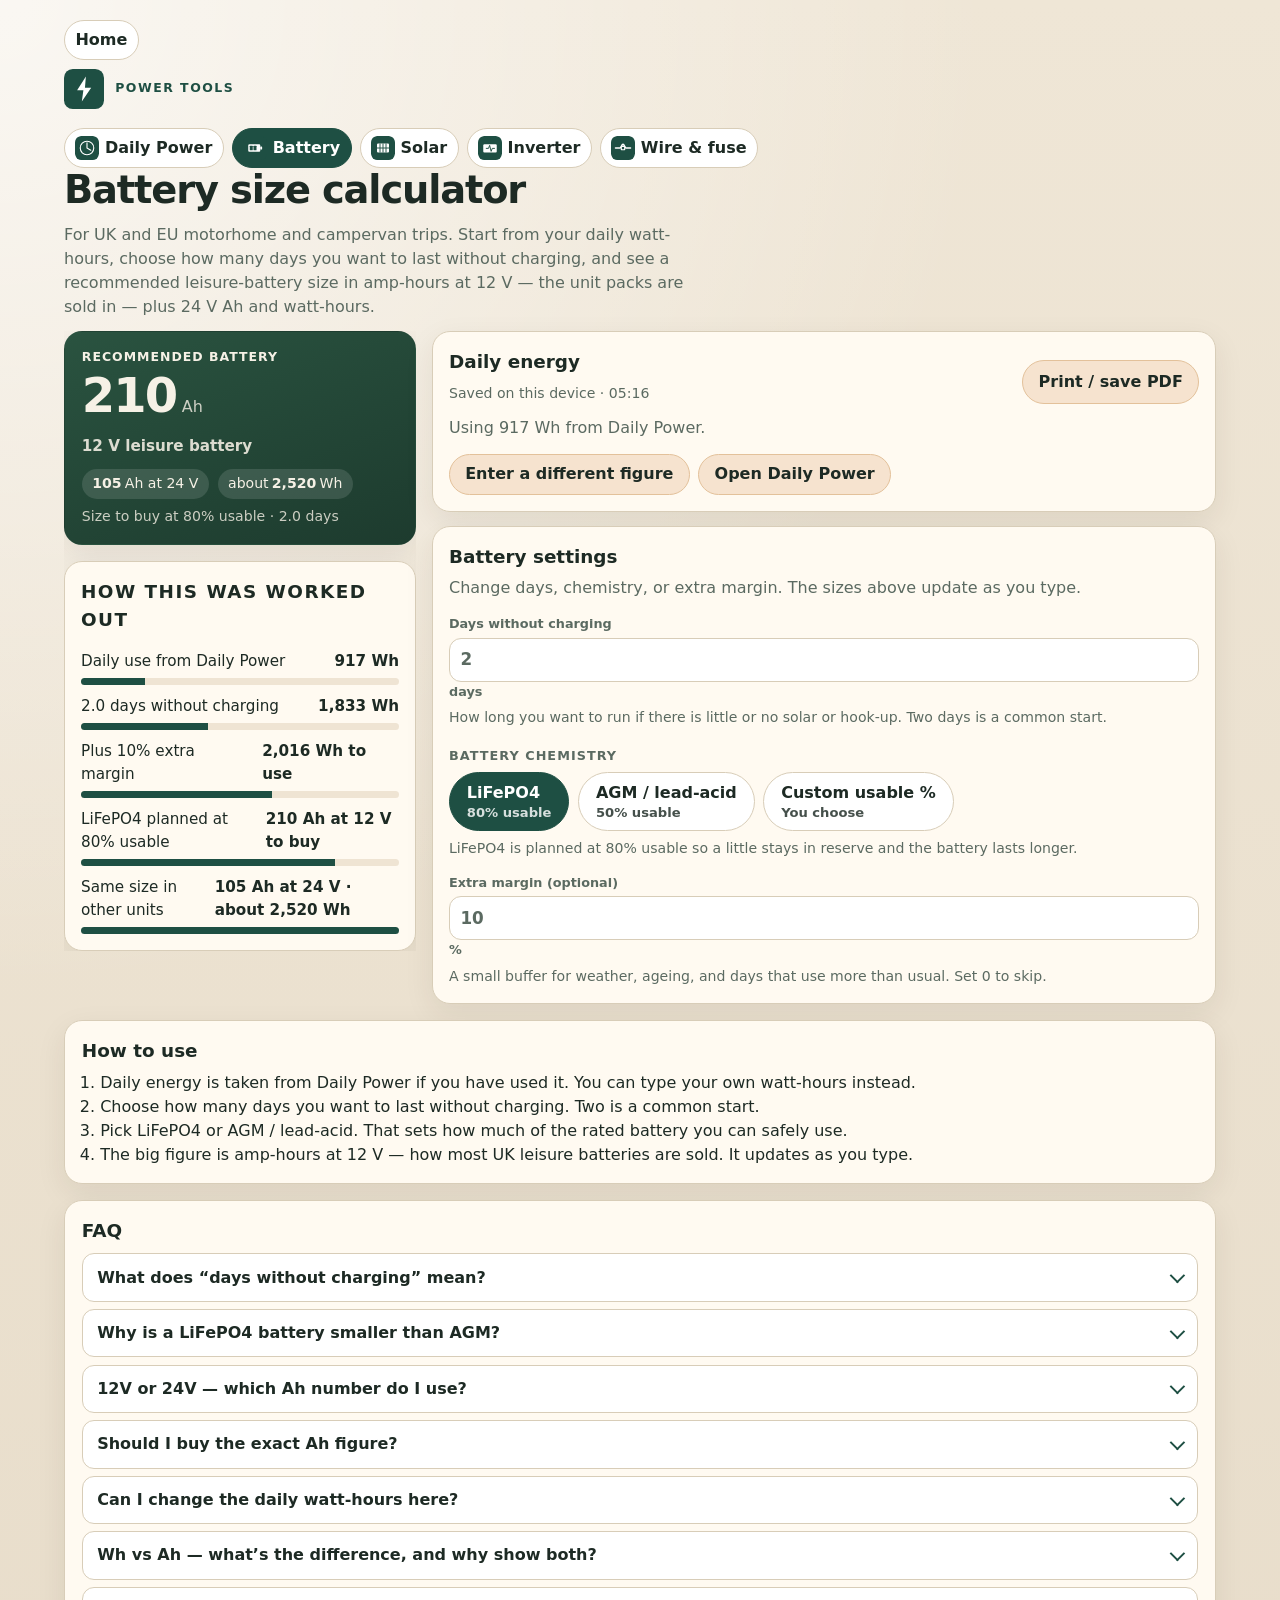
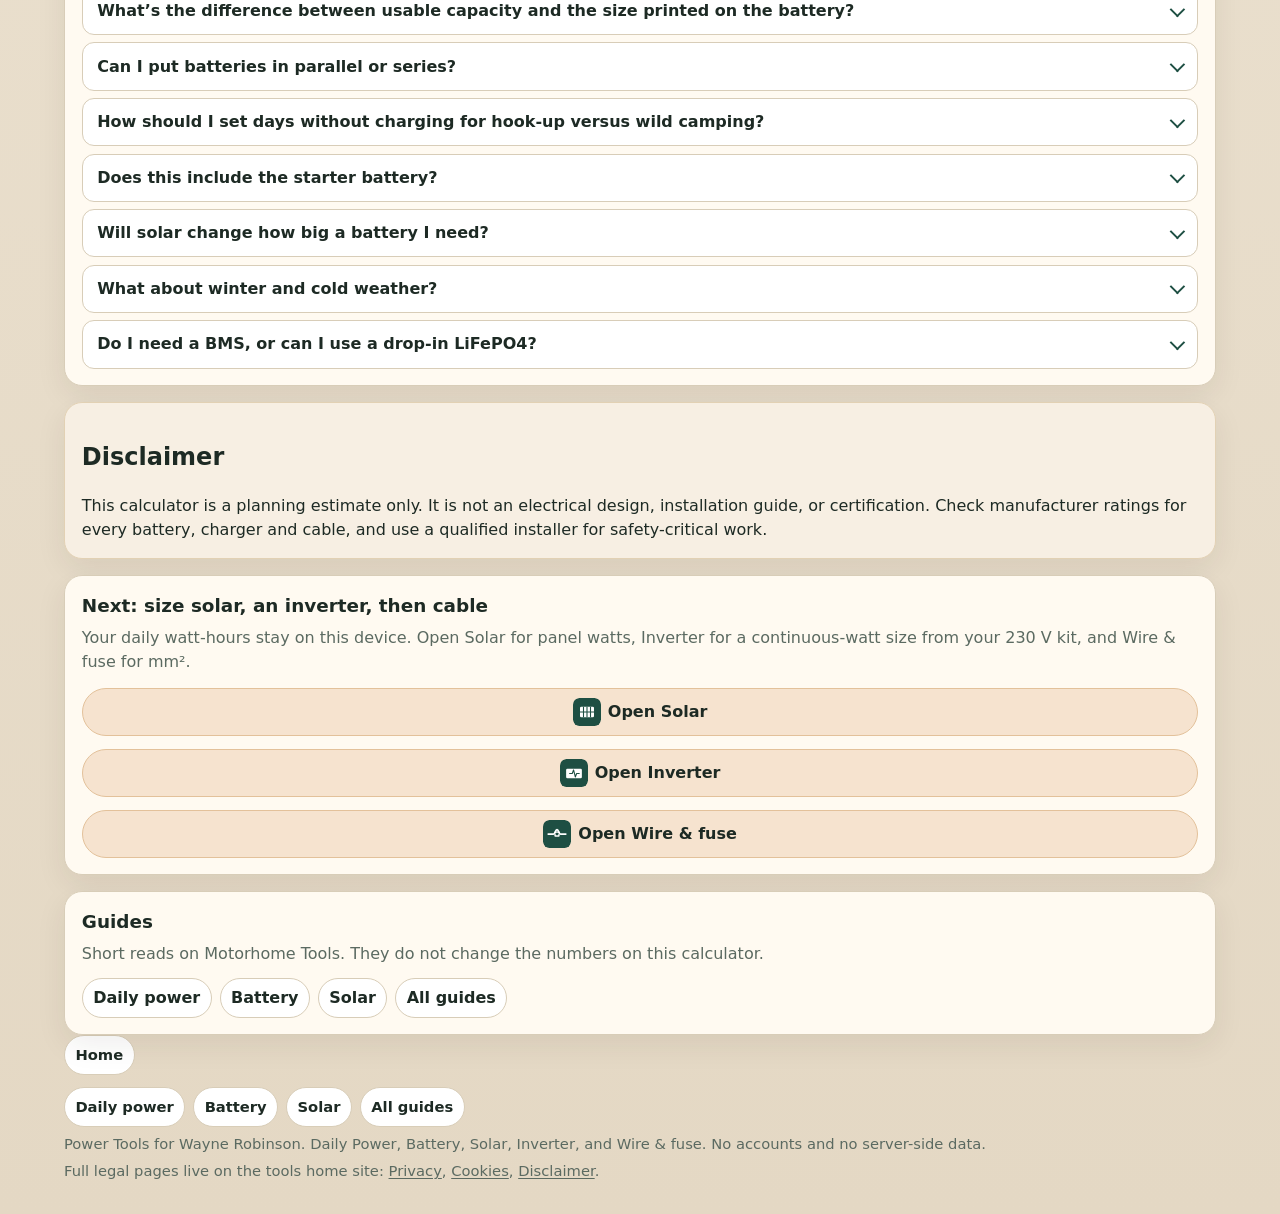
==== commit 612d48f3: "Add Power Tools nav glyphs to match Water Pine-tile glyphs sit before each Power Tools label and nex" ====
--- a/battery.html
+++ b/battery.html
@@ -14,12 +14,12 @@
     <meta property="og:url" content="https://motorhomepower.co.uk/battery.html">
     <meta property="og:image" content="https://motorhomepower.co.uk/assets/icon-512.png">
     <meta name="theme-color" content="#1e4f43">
-    <link rel="icon" href="assets/favicon.svg?v=20260915d" type="image/svg+xml">
-    <link rel="icon" href="assets/favicon-32.png?v=20260915d" type="image/png" sizes="32x32">
-    <link rel="apple-touch-icon" href="assets/apple-touch-icon.png?v=20260915d" sizes="180x180">
-    <link rel="icon" href="assets/icon-512.png?v=20260915d" type="image/png" sizes="512x512">
-    <!-- ASSET_VERSION=20260915d — bump this query on CSS/JS below to force-refresh cached assets. -->
-    <link rel="stylesheet" href="assets/styles.css?v=20260915d">
+    <link rel="icon" href="assets/favicon.svg?v=20260916glyphs" type="image/svg+xml">
+    <link rel="icon" href="assets/favicon-32.png?v=20260916glyphs" type="image/png" sizes="32x32">
+    <link rel="apple-touch-icon" href="assets/apple-touch-icon.png?v=20260916glyphs" sizes="180x180">
+    <link rel="icon" href="assets/icon-512.png?v=20260916glyphs" type="image/png" sizes="512x512">
+    <!-- ASSET_VERSION=20260916glyphs — bump this query on CSS/JS below to force-refresh cached assets. -->
+    <link rel="stylesheet" href="assets/styles.css?v=20260916glyphs">
     <script type="application/ld+json">
     {
       "@context": "https://schema.org",
@@ -140,15 +140,15 @@
         <a href="https://motorhometools.co.uk/">Home</a>
       </nav>
       <a class="site-brand no-print" href="/">
-        <img src="assets/logo.svg?v=20260915d" width="40" height="40" alt="Power — motorhome tools">
+        <img src="assets/logo.svg?v=20260916glyphs" width="40" height="40" alt="Power — motorhome tools">
         <span class="eyebrow">Power Tools</span>
       </a>
       <nav class="tool-nav no-print" aria-label="Power Tools">
-        <a href="/">Daily Power</a>
-        <a href="battery.html" aria-current="page">Battery</a>
-        <a href="solar.html">Solar</a>
-        <a href="inverter.html">Inverter</a>
-        <a href="wire.html">Wire &amp; fuse</a>
+        <a href="/"><img class="tool-glyph" src="assets/glyph-daily.svg?v=20260916glyphs" width="24" height="24" alt="">Daily Power</a>
+        <a href="battery.html" aria-current="page"><img class="tool-glyph" src="assets/glyph-battery.svg?v=20260916glyphs" width="24" height="24" alt="">Battery</a>
+        <a href="solar.html"><img class="tool-glyph" src="assets/glyph-solar.svg?v=20260916glyphs" width="24" height="24" alt="">Solar</a>
+        <a href="inverter.html"><img class="tool-glyph" src="assets/glyph-inverter.svg?v=20260916glyphs" width="24" height="24" alt="">Inverter</a>
+        <a href="wire.html"><img class="tool-glyph" src="assets/glyph-wire.svg?v=20260916glyphs" width="24" height="24" alt="">Wire &amp; fuse</a>
       </nav>
       <h1>Battery size calculator</h1>
       <p class="lede no-print">
@@ -375,9 +375,9 @@
           Your daily watt-hours stay on this device. Open Solar for panel watts, Inverter
           for a continuous-watt size from your 230&nbsp;V kit, and Wire &amp; fuse for mm².
         </p>
-        <a class="add-btn next-tool-link" href="solar.html">Open Solar</a>
-        <a class="add-btn next-tool-link" href="inverter.html">Open Inverter</a>
-        <a class="add-btn next-tool-link" href="wire.html">Open Wire &amp; fuse</a>
+        <a class="add-btn next-tool-link" href="solar.html"><img class="tool-glyph" src="assets/glyph-solar.svg?v=20260916glyphs" width="28" height="28" alt="">Open Solar</a>
+        <a class="add-btn next-tool-link" href="inverter.html"><img class="tool-glyph" src="assets/glyph-inverter.svg?v=20260916glyphs" width="28" height="28" alt="">Open Inverter</a>
+        <a class="add-btn next-tool-link" href="wire.html"><img class="tool-glyph" src="assets/glyph-wire.svg?v=20260916glyphs" width="28" height="28" alt="">Open Wire &amp; fuse</a>
       </section>
 
       <section class="help-card guides-strip no-print" id="guides" aria-labelledby="guides-title">
--- a/assets/styles.css
+++ b/assets/styles.css
@@ -152,6 +152,19 @@
   cursor: pointer;
 }
 
+.tool-nav a {
+  gap: 0.35rem;
+  padding: 0.35rem 0.65rem;
+}
+
+.tool-glyph {
+  display: block;
+  width: 1.5rem;
+  height: 1.5rem;
+  flex: 0 0 1.5rem;
+  border-radius: 0.4rem;
+}
+
 .tool-nav a[aria-current="page"],
 .tool-nav a.is-current {
   background: var(--accent);
@@ -213,11 +226,18 @@
   display: inline-flex;
   align-items: center;
   justify-content: center;
+  gap: 0.45rem;
   width: auto;
   min-width: 12rem;
   margin-top: 0.85rem;
   margin-right: 0.55rem;
   text-decoration: none;
+}
+
+.next-tool-link .tool-glyph {
+  width: 1.75rem;
+  height: 1.75rem;
+  flex-basis: 1.75rem;
 }
 
 /* Phones: keep document order totals → appliances → breakdown. */
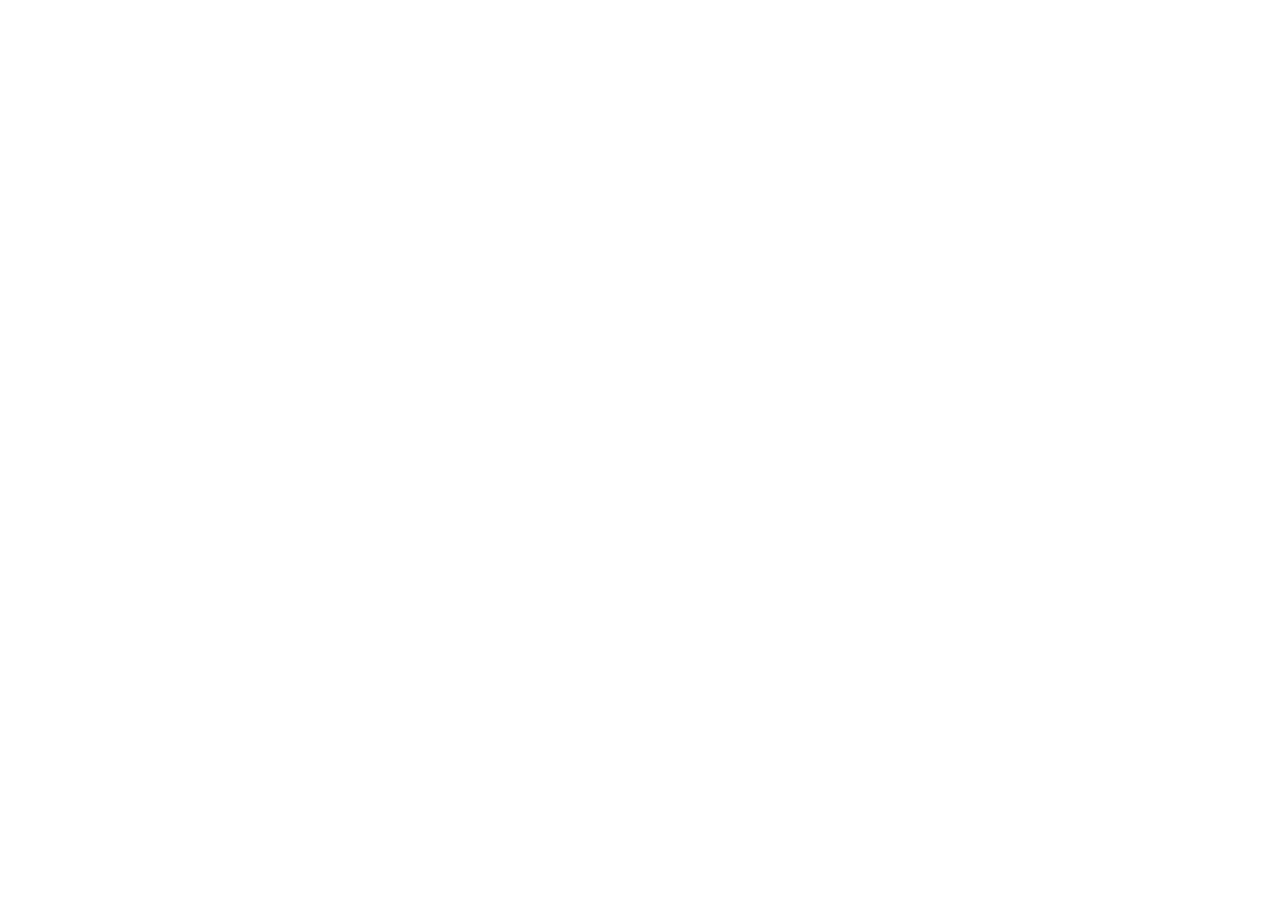
==== commit 5b862cb0: "Redirect old Power URLs to the Motorhome Tools hub. Render static deploys cannot emit a 301 from the" ====
--- a/battery.html
+++ b/battery.html
@@ -1,436 +1,17 @@
 <!DOCTYPE html>
 <html lang="en-GB">
-  <head>
-    <meta charset="utf-8">
-    <meta name="viewport" content="width=device-width, initial-scale=1">
-    <title>Campervan Battery Size | Ah at 12V / 24V | UK &amp; EU</title>
-    <meta name="description" content="Work out campervan leisure battery size in Ah at 12V (how packs are sold), plus 24V Ah and Wh. Estimate from daily watt-hours and days without charging.">
-    <meta name="robots" content="index,follow">
-    <meta name="author" content="Wayne Robinson">
-    <link rel="canonical" href="https://motorhomepower.co.uk/battery.html">
-    <meta property="og:title" content="Campervan Battery Size | Ah at 12V / 24V">
-    <meta property="og:description" content="Turn daily watt-hours into a recommended 12V Ah leisure-battery size, plus 24V Ah and Wh, for UK and EU motorhomes and campervans.">
-    <meta property="og:type" content="website">
-    <meta property="og:url" content="https://motorhomepower.co.uk/battery.html">
-    <meta property="og:image" content="https://motorhomepower.co.uk/assets/icon-512.png">
-    <meta name="theme-color" content="#1e4f43">
-    <link rel="icon" href="assets/favicon.svg?v=20260916glyphs" type="image/svg+xml">
-    <link rel="icon" href="assets/favicon-32.png?v=20260916glyphs" type="image/png" sizes="32x32">
-    <link rel="apple-touch-icon" href="assets/apple-touch-icon.png?v=20260916glyphs" sizes="180x180">
-    <link rel="icon" href="assets/icon-512.png?v=20260916glyphs" type="image/png" sizes="512x512">
-    <!-- ASSET_VERSION=20260916glyphs — bump this query on CSS/JS below to force-refresh cached assets. -->
-    <link rel="stylesheet" href="assets/styles.css?v=20260916glyphs">
-    <script type="application/ld+json">
-    {
-      "@context": "https://schema.org",
-      "@type": "FAQPage",
-      "mainEntity": [
-        {
-          "@type": "Question",
-          "name": "What does “days without charging” mean?",
-          "acceptedAnswer": {
-            "@type": "Answer",
-            "text": "It is how long you want the batteries to last if the solar is poor or you are not on hook-up. Two days covers a dull weekend for many people. Add more if you camp for longer without charging."
-          }
-        },
-        {
-          "@type": "Question",
-          "name": "Why is a LiFePO4 battery smaller than AGM?",
-          "acceptedAnswer": {
-            "@type": "Answer",
-            "text": "You can use more of a lithium battery’s rated size. This calculator plans LiFePO4 at 80% usable and AGM / lead-acid at 50%, so the AGM battery needs to be larger for the same daily use."
-          }
-        },
-        {
-          "@type": "Question",
-          "name": "12V or 24V — which Ah number do I use?",
-          "acceptedAnswer": {
-            "@type": "Answer",
-            "text": "Shop with the big 12 V Ah figure if your leisure battery is 12 V — that is how most UK packs are sold, such as 12 V 460 Ah. Use the 24 V Ah chip only if the leisure system is 24 V. The same energy is half the Ah at 24 V. Do not mix them."
-          }
-        },
-        {
-          "@type": "Question",
-          "name": "Should I buy the exact Ah figure?",
-          "acceptedAnswer": {
-            "@type": "Answer",
-            "text": "Treat it as a planning size, then round up to a 12 V leisure battery you can actually buy. Weather, fridge run-time, cable losses and battery age all change the real figure. Leave a margin and get a qualified installer for safety-critical work."
-          }
-        },
-        {
-          "@type": "Question",
-          "name": "Can I change the daily watt-hours here?",
-          "acceptedAnswer": {
-            "@type": "Answer",
-            "text": "Yes. Use “Enter a different figure” if you do not want the Daily Power total. Your Daily Power list stays as you left it. Switch back any time to use that saved total again."
-          }
-        },
-        {
-          "@type": "Question",
-          "name": "Wh vs Ah — what’s the difference, and why show both?",
-          "acceptedAnswer": {
-            "@type": "Answer",
-            "text": "Watt-hours (Wh) measure energy. Amp-hours (Ah) are that energy divided by voltage: Ah = Wh ÷ volts. UK and EU leisure batteries are usually sold in Ah at 12 V, so that is the big number. We still show 24 V Ah and the Wh total so you can compare systems."
-          }
-        },
-        {
-          "@type": "Question",
-          "name": "What’s the difference between usable capacity and the size printed on the battery?",
-          "acceptedAnswer": {
-            "@type": "Answer",
-            "text": "The printed size is the full rated capacity. You should not plan to use all of it. This calculator treats LiFePO4 as 80% usable and AGM / lead-acid as 50% usable, so the size to buy is larger than the energy you will actually use. That keeps a reserve and helps the battery last longer."
-          }
-        },
-        {
-          "@type": "Question",
-          "name": "Can I put batteries in parallel or series?",
-          "acceptedAnswer": {
-            "@type": "Answer",
-            "text": "In simple terms, parallel keeps the same voltage and adds Ah; series raises the voltage (for example two 12 V batteries to 24 V) and does not add Ah. Matching batteries, cables and protection matter. This page only estimates a total size — get a qualified installer to design a parallel or series setup."
-          }
-        },
-        {
-          "@type": "Question",
-          "name": "How should I set days without charging for hook-up versus wild camping?",
-          "acceptedAnswer": {
-            "@type": "Answer",
-            "text": "If you are on hook-up most nights, one day or less can be enough as a buffer. For wild camping or poor solar, two days is a common start; add more if you stay off-grid longer. Raise the days figure and the 12 V Ah size grows with it."
-          }
-        },
-        {
-          "@type": "Question",
-          "name": "Does this include the starter battery?",
-          "acceptedAnswer": {
-            "@type": "Answer",
-            "text": "No. This is for the leisure battery that runs the fridge, lights and other living loads. Do not count the vehicle starter battery as part of this size, and do not flatten it to power the habitation side."
-          }
-        },
-        {
-          "@type": "Question",
-          "name": "Will solar change how big a battery I need?",
-          "acceptedAnswer": {
-            "@type": "Answer",
-            "text": "Solar can top the battery up in the day, so you may get away with fewer days without charging in good weather. Size the leisure battery first for the dull days you still want to cover. Then open Solar to turn the same daily watt-hours into a recommended panel size."
-          }
-        },
-        {
-          "@type": "Question",
-          "name": "What about winter and cold weather?",
-          "acceptedAnswer": {
-            "@type": "Answer",
-            "text": "Cold weather can cut available capacity, and AGM / lead-acid usually suffer more than lithium. Fridges and heaters also run longer in winter. Treat this as a mild-weather planning estimate and leave extra margin, or ask an installer, if you camp in frost."
-          }
-        },
-        {
-          "@type": "Question",
-          "name": "Do I need a BMS, or can I use a drop-in LiFePO4?",
-          "acceptedAnswer": {
-            "@type": "Answer",
-            "text": "Most leisure LiFePO4 batteries sold as a complete 12 V pack include a BMS inside. “Drop-in” means it is built to replace a similar-size leisure battery, but chargers, cables and protection still have to suit lithium. This page only estimates size — check the maker’s instructions and use a qualified installer for safety-critical work."
-          }
-        }
-      ]
-    }
-    </script>
-  </head>
-  <body>
-    <a class="skip-link no-print" href="#calculator">Skip to calculator</a>
-    <header class="site-header">
-      <nav class="tool-nav hub-home no-print" aria-label="Motorhome Tools">
-        <a href="https://motorhometools.co.uk/">Home</a>
-      </nav>
-      <a class="site-brand no-print" href="/">
-        <img src="assets/logo.svg?v=20260916glyphs" width="40" height="40" alt="Power — motorhome tools">
-        <span class="eyebrow">Power Tools</span>
-      </a>
-      <nav class="tool-nav no-print" aria-label="Power Tools">
-        <a href="/"><img class="tool-glyph" src="assets/glyph-daily.svg?v=20260916glyphs" width="24" height="24" alt="">Daily Power</a>
-        <a href="battery.html" aria-current="page"><img class="tool-glyph" src="assets/glyph-battery.svg?v=20260916glyphs" width="24" height="24" alt="">Battery</a>
-        <a href="solar.html"><img class="tool-glyph" src="assets/glyph-solar.svg?v=20260916glyphs" width="24" height="24" alt="">Solar</a>
-        <a href="inverter.html"><img class="tool-glyph" src="assets/glyph-inverter.svg?v=20260916glyphs" width="24" height="24" alt="">Inverter</a>
-        <a href="wire.html"><img class="tool-glyph" src="assets/glyph-wire.svg?v=20260916glyphs" width="24" height="24" alt="">Wire &amp; fuse</a>
-      </nav>
-      <h1>Battery size calculator</h1>
-      <p class="lede no-print">
-        For UK and EU motorhome and campervan trips. Start from your daily watt-hours,
-        choose how many days you want to last without charging, and see a recommended
-        leisure-battery size in amp-hours at 12&nbsp;V — the unit packs are sold in —
-        plus 24&nbsp;V Ah and watt-hours.
-      </p>
-      <p class="print-only print-meta">Planning estimate · leisure battery Ah at 12&nbsp;V, plus 24&nbsp;V Ah and Wh</p>
-    </header>
-
-    <main id="calculator" class="site-main">
-      <div class="layout">
-        <div class="summary-stack">
-          <div class="totals-wrap">
-            <section class="totals battery-totals" aria-live="polite">
-              <article class="total-card primary battery-result">
-                <p class="label">Recommended battery</p>
-                <p class="value"><strong id="bank-ah12">0</strong><span>Ah</span></p>
-                <p class="battery-voltage">12&nbsp;V leisure battery</p>
-                <p class="battery-support">
-                  <span><strong id="bank-ah24">0</strong> Ah at 24&nbsp;V</span>
-                  <span>about <strong id="bank-wh">0</strong> Wh</span>
-                </p>
-                <p class="hint" id="bank-note"></p>
-              </article>
-            </section>
-          </div>
-
-          <section class="breakdown panel" aria-labelledby="breakdown-title">
-            <h2 id="breakdown-title">How this was worked out</h2>
-            <ol id="breakdown-list"></ol>
-          </section>
-        </div>
-
-        <div class="controls">
-          <section class="panel no-print" aria-labelledby="daily-title">
-            <div class="panel-head">
-              <div>
-                <h2 id="daily-title">Daily energy</h2>
-                <p class="save-state" id="save-state">Saved on this device</p>
-              </div>
-              <button type="button" class="print-btn" id="print-sheet">Print / save PDF</button>
-            </div>
-            <p class="lede tight" id="daily-source"></p>
-            <label class="field" for="manual-wh" id="manual-wh-wrap" hidden>
-              <span>Watt-hours per day</span>
-              <span class="field-control">
-                <input id="manual-wh" type="number" inputmode="decimal" min="0" max="100000" step="1" value="0">
-                <em>Wh</em>
-              </span>
-            </label>
-            <div class="action-row" id="daily-actions"></div>
-          </section>
-
-          <section class="panel loads-panel no-print" aria-labelledby="sizing-title">
-            <h2 id="sizing-title">Battery settings</h2>
-            <p class="lede tight">Change days, chemistry, or extra margin. The sizes above update as you type.</p>
-
-            <label class="field" for="days-autonomy">
-              <span>Days without charging</span>
-              <span class="field-control">
-                <input id="days-autonomy" type="number" inputmode="decimal" min="0.5" max="14" step="0.5" value="2">
-                <em>days</em>
-              </span>
-            </label>
-            <p class="field-hint">How long you want to run if there is little or no solar or hook-up. Two days is a common start.</p>
-
-            <h3 class="field-heading" id="chemistry-title">Battery chemistry</h3>
-            <div id="chemistry" class="preset-row" role="group" aria-labelledby="chemistry-title"></div>
-            <p class="field-hint" id="chemistry-hint"></p>
-
-            <label class="field" for="custom-usable" id="custom-usable-wrap" hidden>
-              <span>Usable percentage</span>
-              <span class="field-control">
-                <input id="custom-usable" type="number" inputmode="decimal" min="10" max="100" step="1" value="80">
-                <em>%</em>
-              </span>
-            </label>
-
-            <label class="field" for="contingency">
-              <span>Extra margin (optional)</span>
-              <span class="field-control">
-                <input id="contingency" type="number" inputmode="decimal" min="0" max="50" step="1" value="10">
-                <em>%</em>
-              </span>
-            </label>
-            <p class="field-hint">A small buffer for weather, ageing, and days that use more than usual. Set 0 to skip.</p>
-          </section>
-        </div>
-      </div>
-
-      <section class="help-grid no-print" aria-labelledby="help-title">
-        <article class="help-card">
-          <h2 id="help-title">How to use</h2>
-          <ol>
-            <li>Daily energy is taken from Daily Power if you have used it. You can type your own watt-hours instead.</li>
-            <li>Choose how many days you want to last without charging. Two is a common start.</li>
-            <li>Pick LiFePO4 or AGM / lead-acid. That sets how much of the rated battery you can safely use.</li>
-            <li>The big figure is amp-hours at 12&nbsp;V — how most UK leisure batteries are sold. It updates as you type.</li>
-          </ol>
-        </article>
-      </section>
-
-      <section class="help-card faq-card no-print" aria-labelledby="faq-title">
-        <h2 id="faq-title">FAQ</h2>
-        <details>
-          <summary>What does “days without charging” mean?</summary>
-          <p>
-            It is how long you want the batteries to last if the solar is poor or you are not on hook-up.
-              Two days covers a dull weekend for many people. Add more if you camp for longer without charging.
-          </p>
-        </details>
-        <details>
-          <summary>Why is a LiFePO4 battery smaller than AGM?</summary>
-          <p>
-            You can use more of a lithium battery’s rated size. This calculator plans LiFePO4 at 80% usable
-              and AGM / lead-acid at 50%, so the AGM battery needs to be larger for the same daily use.
-          </p>
-        </details>
-        <details>
-          <summary>12V or 24V — which Ah number do I use?</summary>
-          <p>
-            Shop with the big 12&nbsp;V Ah figure if your leisure battery is 12&nbsp;V — that is how most UK
-              packs are sold, such as 12&nbsp;V 460&nbsp;Ah. Use the 24&nbsp;V Ah chip only if the leisure system
-              is 24&nbsp;V. The same energy is half the Ah at 24&nbsp;V (Wh ÷ 24 versus Wh ÷ 12). Do not mix them.
-          </p>
-        </details>
-        <details>
-          <summary>Should I buy the exact Ah figure?</summary>
-          <p>
-            Treat it as a planning size, then round up to a 12&nbsp;V leisure battery you can actually buy.
-              Weather, fridge run-time, cable losses and battery age all change the real figure. Leave a margin
-              and get a qualified installer for safety-critical work.
-          </p>
-        </details>
-        <details>
-          <summary>Can I change the daily watt-hours here?</summary>
-          <p>
-            Yes. Use “Enter a different figure” if you do not want the Daily Power total. Your Daily Power
-              list stays as you left it. Switch back any time to use that saved total again.
-          </p>
-        </details>
-        <details>
-          <summary>Wh vs Ah — what’s the difference, and why show both?</summary>
-          <p>
-            Watt-hours (Wh) measure energy. Amp-hours (Ah) are that energy divided by voltage: Ah = Wh ÷ volts.
-              UK and EU leisure batteries are usually sold in Ah at 12&nbsp;V, so that is the big number.
-              We still show 24&nbsp;V Ah and the Wh total so you can compare systems.
-          </p>
-        </details>
-        <details>
-          <summary>What’s the difference between usable capacity and the size printed on the battery?</summary>
-          <p>
-            The printed size is the full rated capacity. You should not plan to use all of it. This calculator
-              treats LiFePO4 as 80% usable and AGM / lead-acid as 50% usable, so the size to buy is larger than
-              the energy you will actually use. That keeps a reserve and helps the battery last longer.
-          </p>
-        </details>
-        <details>
-          <summary>Can I put batteries in parallel or series?</summary>
-          <p>
-            In simple terms, parallel keeps the same voltage and adds Ah; series raises the voltage
-              (for example two 12&nbsp;V batteries to 24&nbsp;V) and does not add Ah. Matching batteries, cables
-              and protection matter. This page only estimates a total size — get a qualified installer to design
-              a parallel or series setup.
-          </p>
-        </details>
-        <details>
-          <summary>How should I set days without charging for hook-up versus wild camping?</summary>
-          <p>
-            If you are on hook-up most nights, one day or less can be enough as a buffer. For wild camping or
-              poor solar, two days is a common start; add more if you stay off-grid longer. Raise the days figure
-              and the 12&nbsp;V Ah size grows with it.
-          </p>
-        </details>
-        <details>
-          <summary>Does this include the starter battery?</summary>
-          <p>
-            No. This is for the leisure battery that runs the fridge, lights and other living loads. Do not
-              count the vehicle starter battery as part of this size, and do not flatten it to power the
-              habitation side.
-          </p>
-        </details>
-        <details>
-          <summary>Will solar change how big a battery I need?</summary>
-          <p>
-            Solar can top the battery up in the day, so you may get away with fewer days without charging in
-              good weather. Size the leisure battery first for the dull days you still want to cover. Then open
-              Solar to turn the same daily watt-hours into a recommended panel size.
-          </p>
-        </details>
-        <details>
-          <summary>What about winter and cold weather?</summary>
-          <p>
-            Cold weather can cut available capacity, and AGM / lead-acid usually suffer more than lithium.
-              Fridges and heaters also run longer in winter. Treat this as a mild-weather planning estimate and
-              leave extra margin, or ask an installer, if you camp in frost.
-          </p>
-        </details>
-        <details>
-          <summary>Do I need a BMS, or can I use a drop-in LiFePO4?</summary>
-          <p>
-            Most leisure LiFePO4 batteries sold as a complete 12&nbsp;V pack include a BMS inside. “Drop-in”
-              means it is built to replace a similar-size leisure battery, but chargers, cables and protection
-              still have to suit lithium. This page only estimates size — check the maker’s instructions and use
-              a qualified installer for safety-critical work.
-          </p>
-        </details>
-      </section>
-
-      <aside class="disclaimer" aria-label="Disclaimer">
-        <h2>Disclaimer</h2>
-        <p>
-          This calculator is a planning estimate only. It is not an electrical design, installation guide,
-          or certification. Check manufacturer ratings for every battery, charger and cable, and use a
-          qualified installer for safety-critical work.
-        </p>
-      </aside>
-
-      <section class="help-card next-tool no-print" aria-labelledby="next-tool-title">
-        <h2 id="next-tool-title">Next: size solar, an inverter, then cable</h2>
-        <p>
-          Your daily watt-hours stay on this device. Open Solar for panel watts, Inverter
-          for a continuous-watt size from your 230&nbsp;V kit, and Wire &amp; fuse for mm².
-        </p>
-        <a class="add-btn next-tool-link" href="solar.html"><img class="tool-glyph" src="assets/glyph-solar.svg?v=20260916glyphs" width="28" height="28" alt="">Open Solar</a>
-        <a class="add-btn next-tool-link" href="inverter.html"><img class="tool-glyph" src="assets/glyph-inverter.svg?v=20260916glyphs" width="28" height="28" alt="">Open Inverter</a>
-        <a class="add-btn next-tool-link" href="wire.html"><img class="tool-glyph" src="assets/glyph-wire.svg?v=20260916glyphs" width="28" height="28" alt="">Open Wire &amp; fuse</a>
-      </section>
-
-      <section class="help-card guides-strip no-print" id="guides" aria-labelledby="guides-title">
-        <h2 id="guides-title">Guides</h2>
-        <p>Short reads on Motorhome Tools. They do not change the numbers on this calculator.</p>
-        <nav class="tool-nav" aria-label="Guides">
-          <a href="https://motorhometools.co.uk/guides/daily-power-budget.html">Daily power</a>
-          <a href="https://motorhometools.co.uk/guides/battery-size-plain-english.html">Battery</a>
-          <a href="https://motorhometools.co.uk/guides/solar-reality-check.html">Solar</a>
-          <a href="https://motorhometools.co.uk/guides/">All guides</a>
-        </nav>
-      </section>
-    </main>
-
-    <footer class="site-footer no-print">
-      <nav class="tool-nav hub-home" aria-label="Motorhome Tools">
-        <a href="https://motorhometools.co.uk/">Home</a>
-      </nav>
-      <nav class="tool-nav" aria-label="Guides">
-        <a href="https://motorhometools.co.uk/guides/daily-power-budget.html">Daily power</a>
-        <a href="https://motorhometools.co.uk/guides/battery-size-plain-english.html">Battery</a>
-        <a href="https://motorhometools.co.uk/guides/solar-reality-check.html">Solar</a>
-        <a href="https://motorhometools.co.uk/guides/">All guides</a>
-      </nav>
-      <p>Power Tools for Wayne Robinson. Daily Power, Battery, Solar, Inverter, and Wire &amp; fuse. No accounts and no server-side data.</p>
-      <p class="footer-legal">Full legal pages live on the tools home site: <a href="https://motorhometools.co.uk/privacy.html">Privacy</a>, <a href="https://motorhometools.co.uk/cookies.html">Cookies</a>, <a href="https://motorhometools.co.uk/disclaimer.html">Disclaimer</a>.</p>
-    </footer>
-
-    <div
-      class="rotate-gate no-print"
-      id="rotate-gate"
-      role="alertdialog"
-      aria-modal="true"
-      aria-hidden="true"
-      aria-labelledby="rotate-gate-title"
-      aria-describedby="rotate-gate-text"
-    >
-      <div class="rotate-gate-card">
-        <svg class="rotate-gate-icon" viewBox="0 0 64 64" aria-hidden="true" focusable="false">
-          <rect x="18" y="8" width="28" height="48" rx="5" fill="none" stroke="currentColor" stroke-width="3"></rect>
-          <circle cx="32" cy="48" r="2.2" fill="currentColor"></circle>
-          <path d="M50 28a18 18 0 0 1-28 15" fill="none" stroke="currentColor" stroke-width="3" stroke-linecap="round"></path>
-          <path d="M46 22v8h8" fill="none" stroke="currentColor" stroke-width="3" stroke-linecap="round" stroke-linejoin="round"></path>
-        </svg>
-        <h2 id="rotate-gate-title" tabindex="-1">Turn your phone upright</h2>
-        <p id="rotate-gate-text">This calculator is made for portrait. Rotate your phone back to keep using it.</p>
-      </div>
-    </div>
-
-    <script src="assets/calc.js?v=20260909a"></script>
-    <script src="assets/defaults.js?v=20260909a"></script>
-    <script src="assets/storage.js?v=20260909a"></script>
-    <script src="assets/ui.js?v=20260909a"></script>
-    <script src="assets/battery.js?v=20260915a"></script>
-  </body>
+<head>
+  <meta charset="utf-8">
+  <meta name="viewport" content="width=device-width, initial-scale=1">
+  <title>Battery has moved</title>
+  <meta name="robots" content="noindex">
+  <link rel="canonical" href="https://motorhometools.co.uk/power/battery.html">
+  <meta http-equiv="refresh" content="0;url=https://motorhometools.co.uk/power/battery.html">
+  <script>
+    location.replace("https://motorhometools.co.uk/power/battery.html" + location.search + location.hash);
+  </script>
+</head>
+<body>
+  <p><a href="https://motorhometools.co.uk/power/battery.html">Battery has moved to Motorhome Tools.</a></p>
+</body>
 </html>
